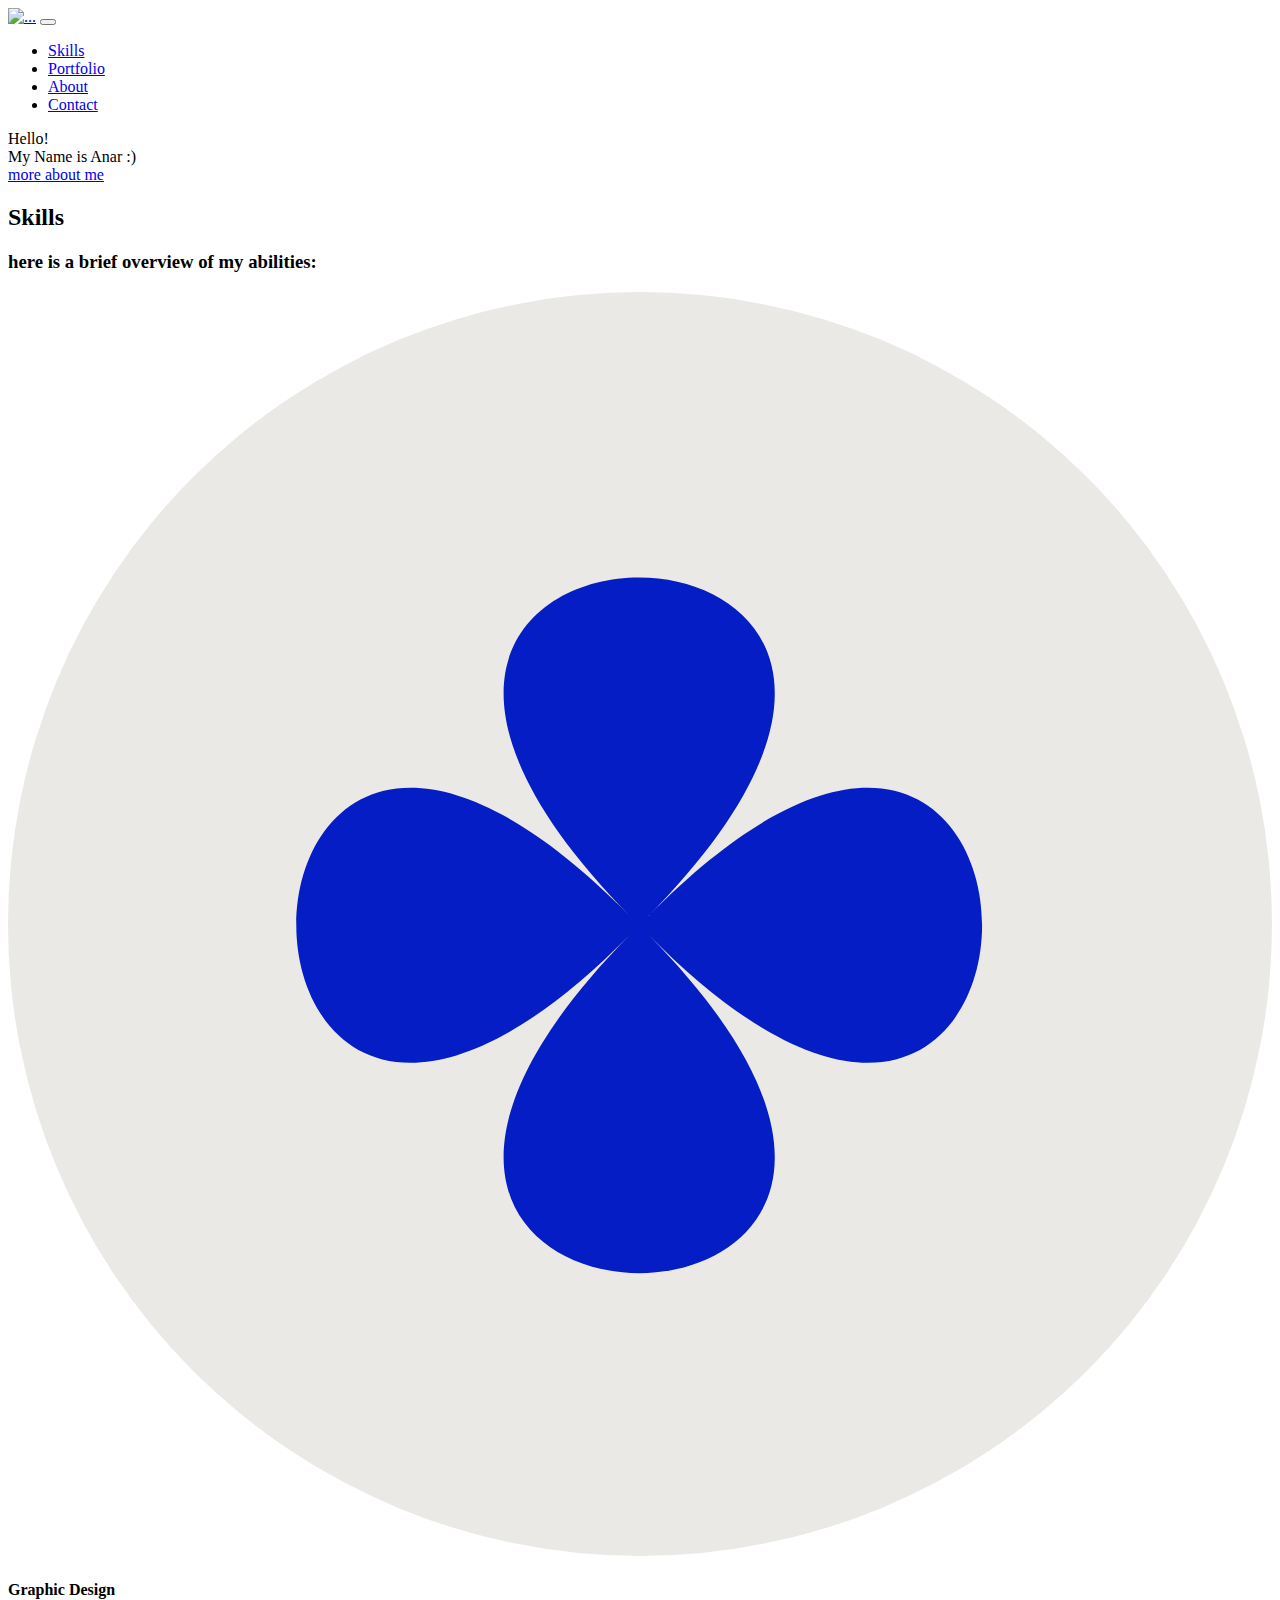
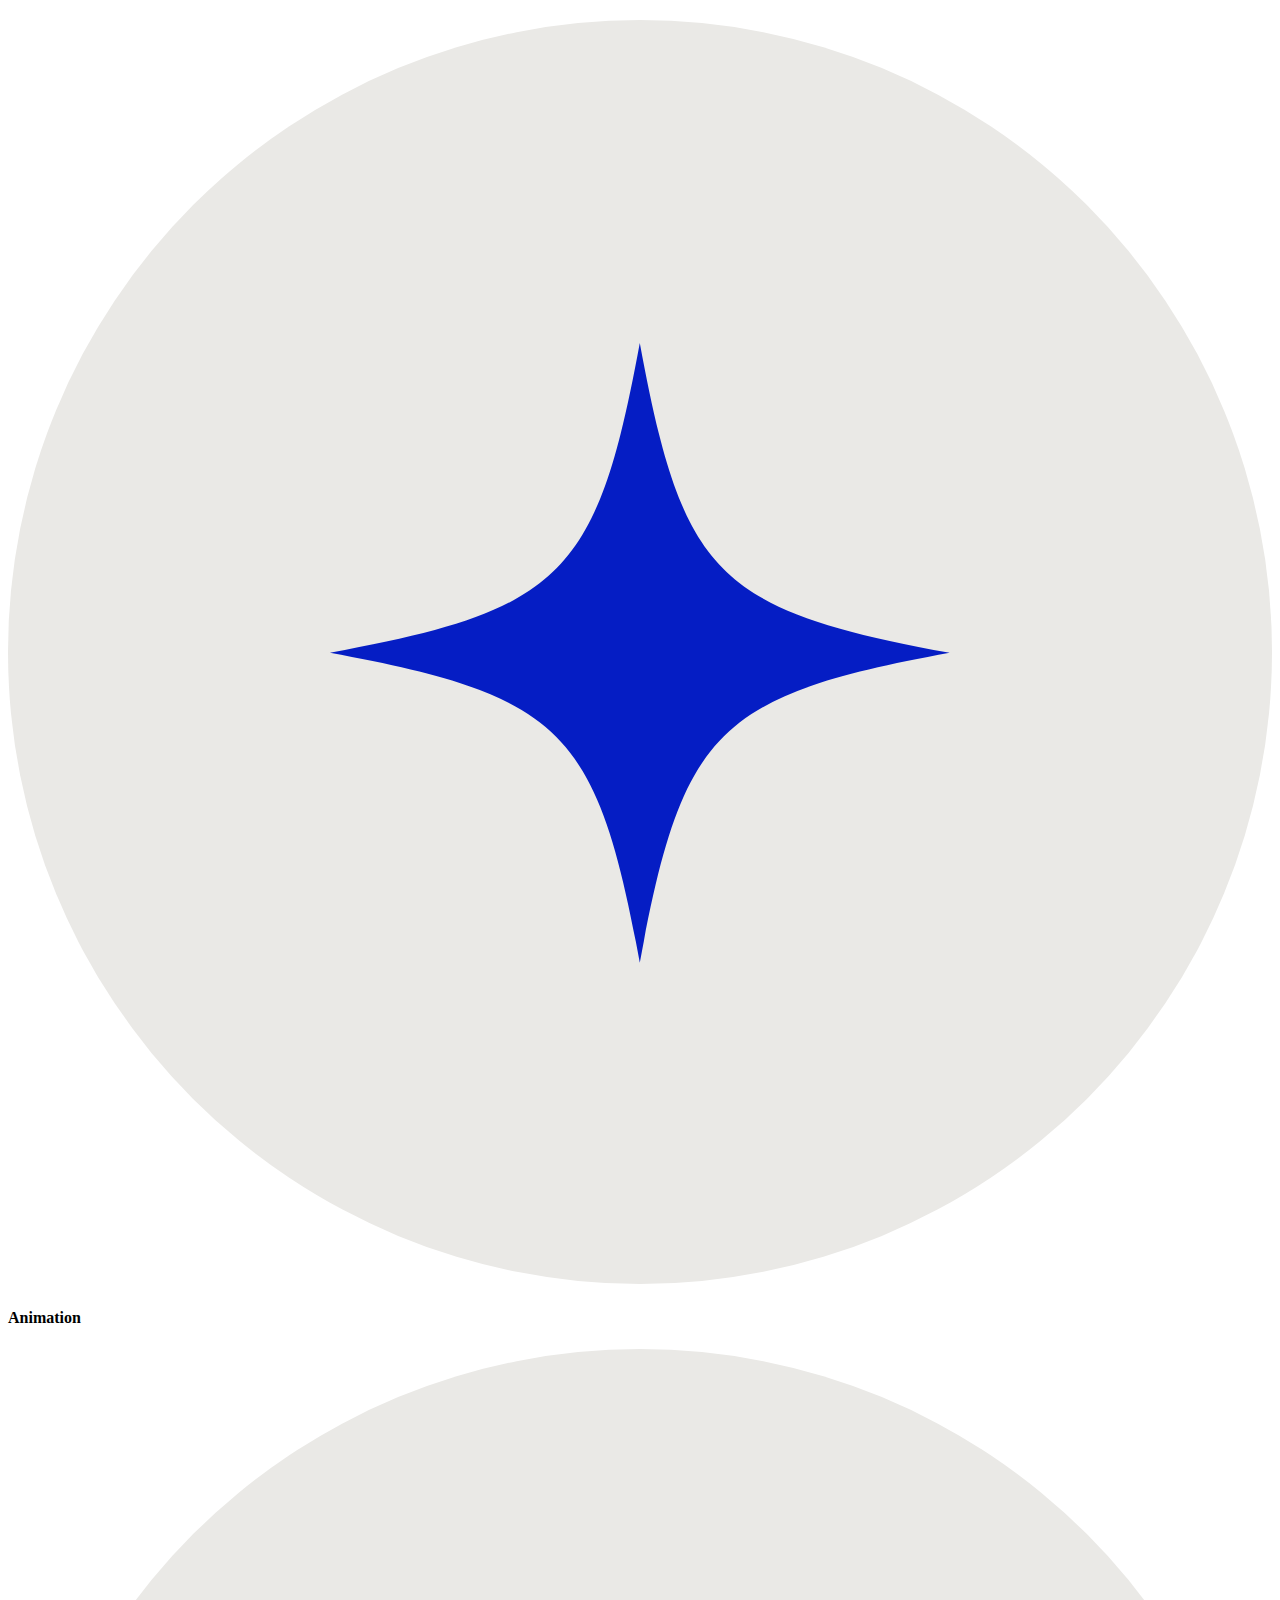
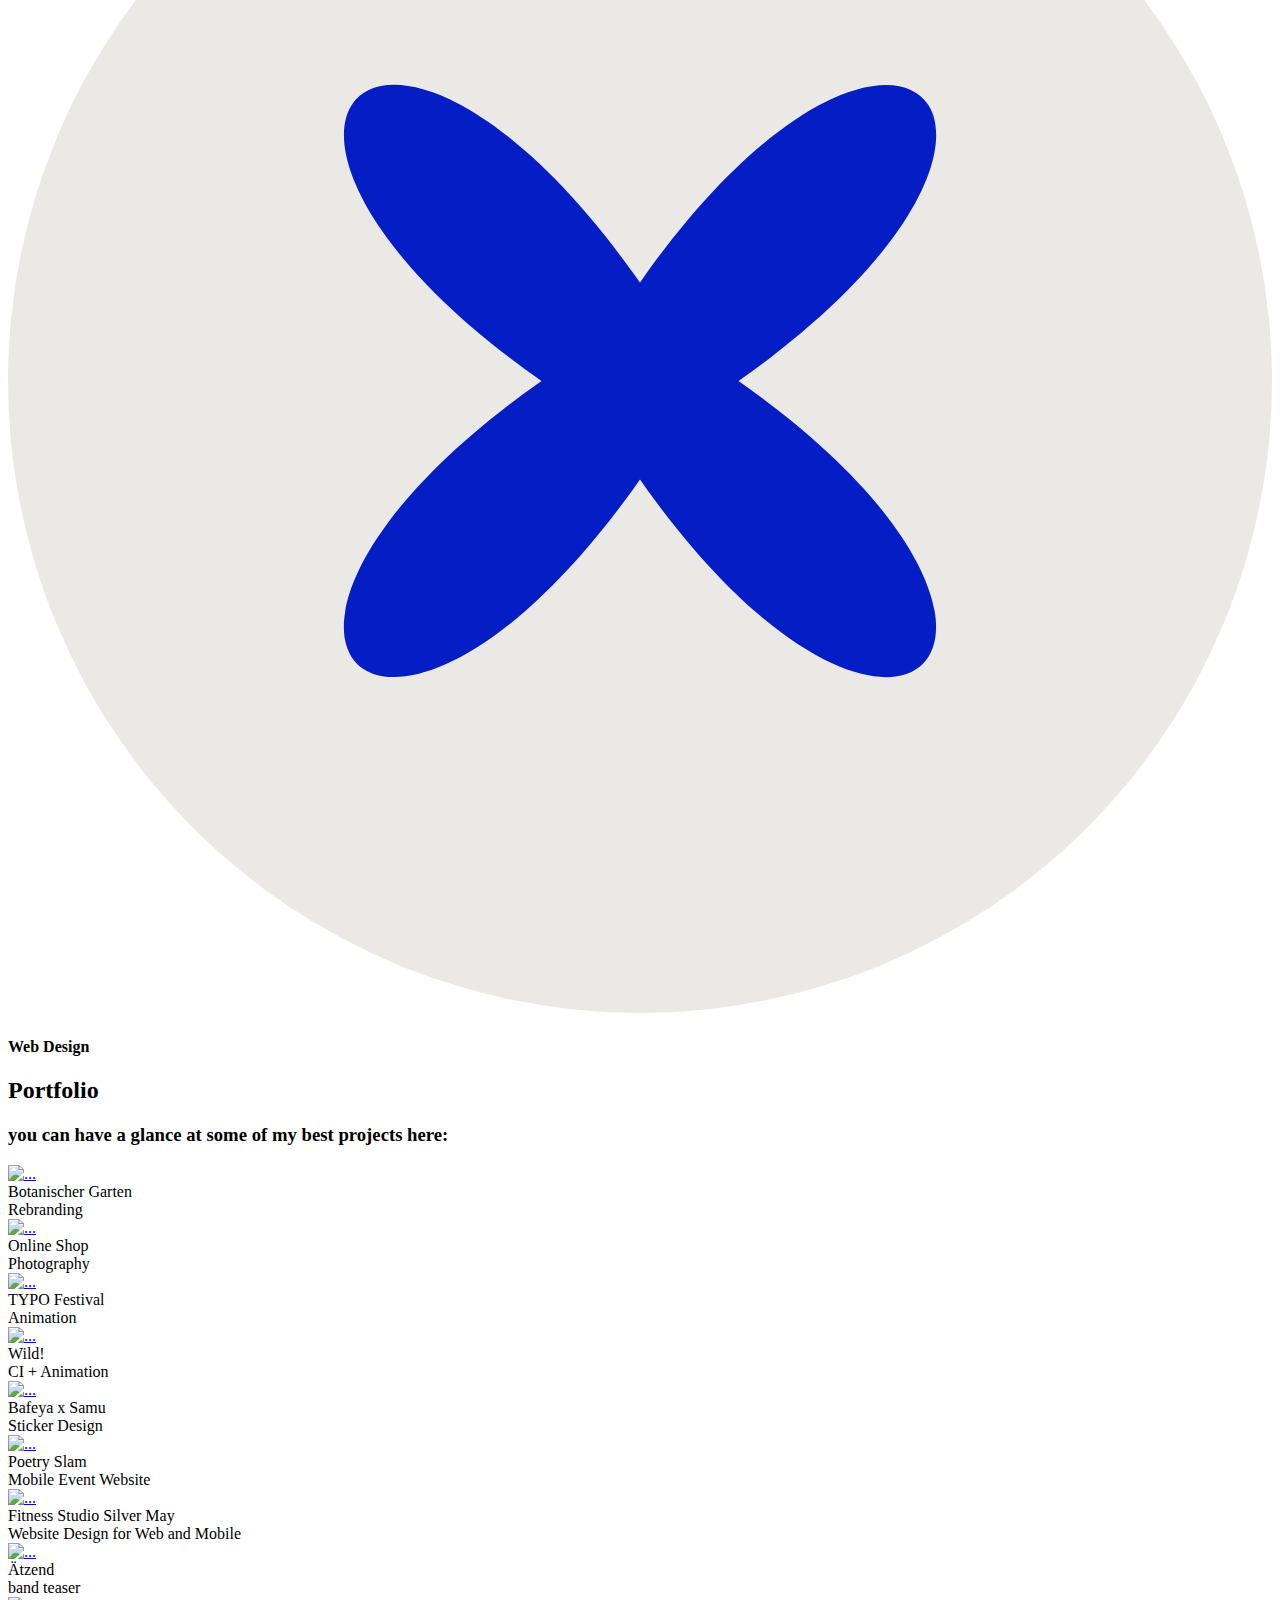
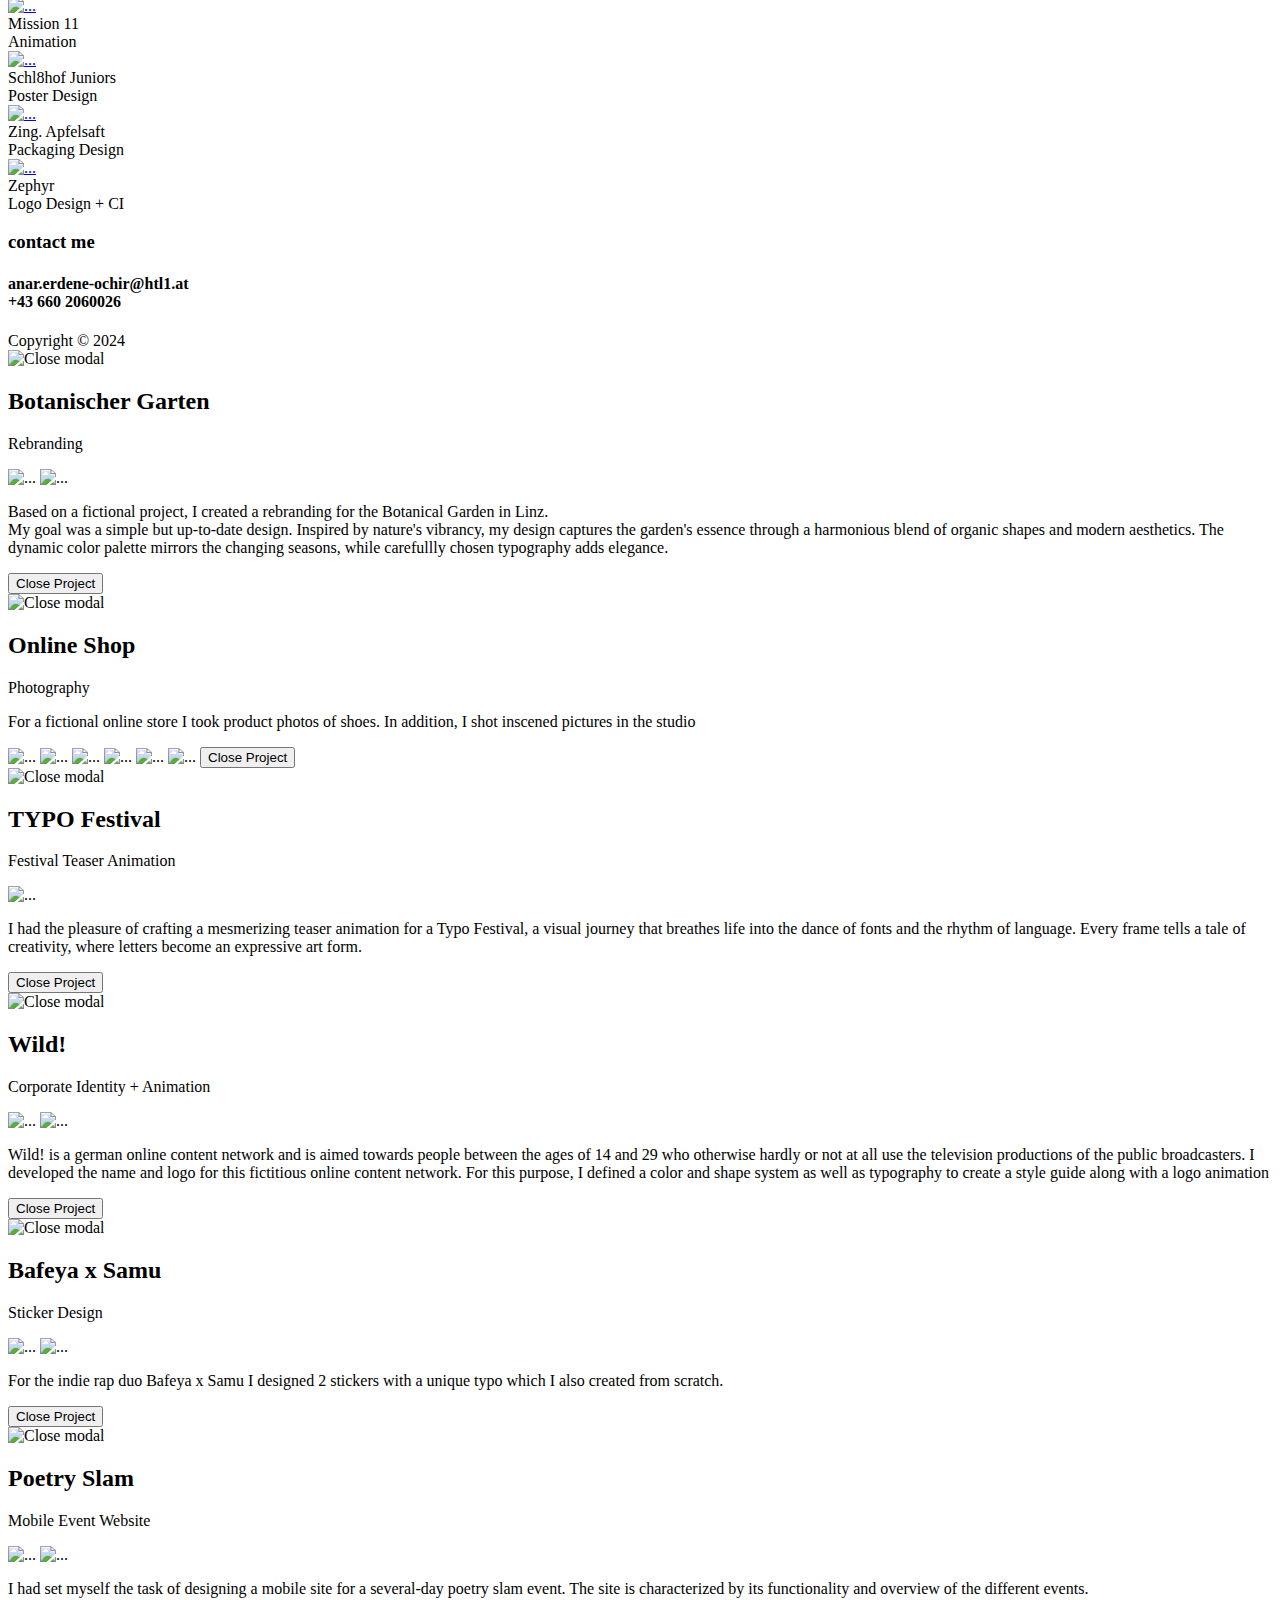
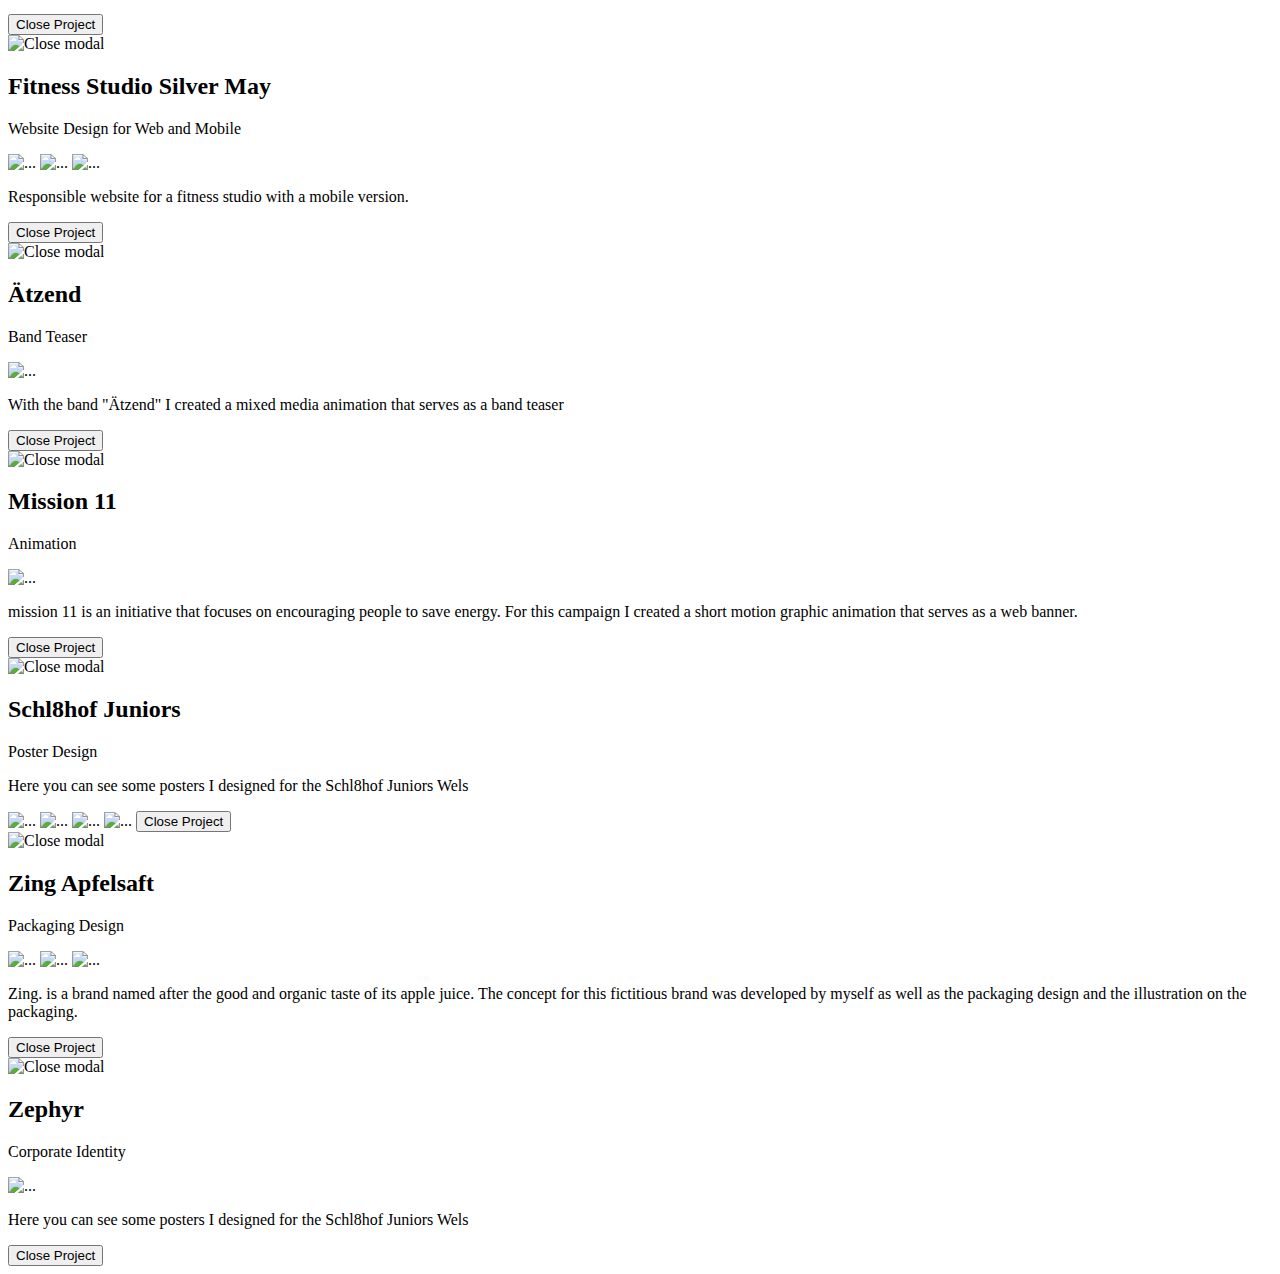
==== index.html @ 15c77174 "Add files via upload" ====
<!DOCTYPE html>
<html lang="en">

<head>
    <meta charset="utf-8" />
    <meta name="viewport" content="width=device-width, initial-scale=1, shrink-to-fit=no" />
    <meta name="description" content="" />
    <meta name="author" content="" />
    <title>Anar Erdene-Ochir</title>
    <!-- Icon-->
    <link rel="icon" type="image/x-icon" href="icon.svg" />
    <!-- Font-->
    <script src="https://use.fontawesome.com/releases/v6.3.0/js/all.js" crossorigin="anonymous"></script>
    <!-- Google fonts-->
    <link rel="preconnect" href="https://fonts.googleapis.com">
    <link rel="preconnect" href="https://fonts.gstatic.com" crossorigin>
    <link href="https://fonts.googleapis.com/css2?family=Poppins:ital,wght@0,200;0,500;0,600;1,400&display=swap"
        rel="stylesheet">
    <!-- CSS-->
    <link href="css/styles.css" rel="stylesheet" />
</head>

<body id="page-top">
    <!-- Navigation-->
    <nav class="navbar navbar-expand-lg navbar-dark fixed-top" id="mainNav">
        <div class="container">
            <a class="navbar-brand" href="#page-top"><img src="navbar-logo.svg" alt="..." /></a>
            <button class="navbar-toggler" type="button" data-bs-toggle="collapse" data-bs-target="#navbarResponsive"
                aria-controls="navbarResponsive" aria-expanded="false" aria-label="Toggle navigation">
                <i class="fas fa-bars ms-1"></i>
            </button>
            <div class="collapse navbar-collapse" id="navbarResponsive">
                <ul class="navbar-nav text-uppercase ms-auto py-4 py-lg-0">
                    <li class="nav-item"><a class="nav-link" href="#services">Skills</a></li>
                    <li class="nav-item"><a class="nav-link" href="#portfolio">Portfolio</a></li>
                    <li class="nav-item"><a class="nav-link" href="resume.html">About</a></li>
                    <li class="nav-item"><a class="nav-link" href="#contact">Contact</a></li>
                </ul>
            </div>
        </div>
    </nav>
    <!-- Masthead-->
    <header class="masthead">
        <div class="container">
            <div class="masthead-subheading"></div>
            <div class="masthead-heading text-uppercase">Hello! <br>My Name is Anar :)</br>
            </div>
            <a class="btn btn-primary btn-xl text-uppercase" href="resume.html">more about me</a>
        </div>
    </header>
    <!-- Skills-->
    <section class="page-section" id="services">
        <div class="container">
            <div class="text-center">
                <h2 class="section-heading text-uppercase">Skills</h2>
                <h3 class="section-subheading text-muted">here is a brief overview of my abilities:</h3>
            </div>
            <div class="row text-center">
                <div class="col-md-4">
                    <svg id="Ebene_1" data-name="Ebene 1" xmlns="http://www.w3.org/2000/svg" viewBox="0 0 62.74 62.74">
                        <defs>
                            <style>
                                .cls-1 {
                                    fill: #f4f4f4;
                                }

                                .cls-1,
                                .cls-2 {
                                    stroke-width: 0px;
                                }

                                .cls-2 {
                                    fill: #fdaf88;
                                }
                            </style>
                        </defs>
                        <circle class="cls-1" cx="31.37" cy="31.37" r="31.37" />
                        <path class="cls-2"
                            d="m31.79,31.9c22.08,22.4-23,22.4-.92,0-22.08,22.4-22.08-23.33,0-.93-22.08-22.4,23-22.4.92,0,22.08-22.4,22.08,23.33,0,.93Z" />
                    </svg>
                    <h4 class="my-3">Graphic Design</h4>
                    <!-- <p class="text-muted">I specialise in transforming ideas into vibrant visual narratives that engage
                        and communicate. From brand identities that leave a lasting impression to eye-catching print
                        designs and digital raphics, my designs are a fusion of strategy, aesthetics and creativity.</p> -->
                </div>
                <div class="col-md-4">
                    <svg id="Ebene_1" data-name="Ebene 1" xmlns="http://www.w3.org/2000/svg" viewBox="0 0 62.74 62.74">
                        <defs>
                            <style>
                                .cls-1 {
                                    fill: #f4f4f4;
                                }

                                .cls-1,
                                .cls-2 {
                                    stroke-width: 0px;
                                }

                                .cls-2 {
                                    fill: #051dc4;
                                }
                            </style>
                        </defs>
                        <circle class="cls-1" cx="31.37" cy="31.37" r="31.37" />
                        <path class="cls-2"
                            d="m46.74,31.41c-11.53,2.12-13.25,3.84-15.38,15.38-2.12-11.53-3.84-13.25-15.38-15.38,11.53-2.12,13.25-3.84,15.38-15.38,2.12,11.53,3.84,13.25,15.38,15.38Z" />
                    </svg>
                    <h4 class="my-3">Animation</h4>
                    <!-- <p class="text-muted">With a keen eye for design and a passion for fluency, my work transforms
                        concepts into captivating visuals experiences. From kinetic typography that dances across the
                        screen to seamlessly integrated graphics, each project is an exploration of the art of movement.
                    </p> -->
                </div>
                <div class="col-md-4">
                    <svg id="Ebene_1" data-name="Ebene 1" xmlns="http://www.w3.org/2000/svg" viewBox="0 0 62.74 62.74">
                        <defs>
                            <style>
                                .cls-1 {
                                    fill: #eae9e6;
                                }

                                .cls-1,
                                .cls-2 {
                                    stroke-width: 0px;
                                }

                                .cls-3 {
                                    fill: #051dc4;
                                }
                            </style>
                        </defs>
                        <circle class="cls-1" cx="31.37" cy="31.37" r="31.37" />
                        <path class="cls-2"
                            d="m36.26,31.37c18.17,12.74,7.85,23.07-4.89,4.89-12.74,18.17-23.07,7.85-4.89-4.89-18.17-12.74-7.85-23.07,4.89-4.89,12.74-18.17,23.07-7.85,4.89,4.89Z" />
                    </svg>
                    <h4 class="my-3">Web Design</h4>
                    <!-- <p class="text-muted">In the realm where pixels meet purpose, I create immersive digitals
                        experiences. As a web designer, I merge form and function to bring ideas to life. From smart
                        user interfaces to responsive, engaging websites, each project is a journey through innovation
                        and creativity.</p> -->
                </div>
            </div>
        </div>
    </section>
    <!-- Portfolio Grid-->
    <section class="page-section bg-light" id="portfolio">
        <div class="container">
            <div class="text-center">
                <h2 class="section-heading text-uppercase">Portfolio</h2>
                <h3 class="section-subheading text-muted">you can have a glance at some of my best projects here:</h3>
            </div>
            <div class="row">
                <div class="col-lg-4 col-sm-6 mb-4">
                    <!-- Portfolio item 1-->
                    <div class="portfolio-item">
                        <a class="portfolio-link" data-bs-toggle="modal" href="#portfolioModal1">
                            <div class="portfolio-hover">
                                <div class="portfolio-hover-content"><i class="fas fa-plus fa-3x"></i></div>
                            </div>
                            <img class="img-fluid" src="portfolio/boatnischergarten_visitenkarte.webp" alt="..." />
                        </a>
                        <div class="portfolio-caption">
                            <div class="portfolio-caption-heading">Botanischer Garten</div>
                            <div class="portfolio-caption-subheading text-muted">Rebranding</div>
                        </div>
                    </div>
                </div>
                <div class="col-lg-4 col-sm-6 mb-4">
                    <!-- Portfolio item 2-->
                    <div class="portfolio-item">
                        <a class="portfolio-link" data-bs-toggle="modal" href="#portfolioModal2">
                            <div class="portfolio-hover">
                                <div class="portfolio-hover-content"><i class="fas fa-plus fa-3x"></i></div>
                            </div>
                            <img class="img-fluid" src="portfolio/item_2/fynn1.webp" alt="..." />
                        </a>
                        <div class="portfolio-caption">
                            <div class="portfolio-caption-heading">Online Shop</div>
                            <div class="portfolio-caption-subheading text-muted">Photography</div>
                        </div>
                    </div>
                </div>
                <div class="col-lg-4 col-sm-6 mb-4">
                    <!-- Portfolio item 3-->
                    <div class="portfolio-item">
                        <a class="portfolio-link" data-bs-toggle="modal" href="#portfolioModal3">
                            <div class="portfolio-hover">
                                <div class="portfolio-hover-content"><i class="fas fa-plus fa-3x"></i></div>
                            </div>
                            <img class="img-fluid" src="portfolio/typo.webp" alt="..." />
                        </a>
                        <div class="portfolio-caption">
                            <div class="portfolio-caption-heading">TYPO Festival</div>
                            <div class="portfolio-caption-subheading text-muted">Animation</div>
                        </div>
                    </div>
                </div>
                <div class="col-lg-4 col-sm-6 mb-4 mb-lg-0">
                    <!-- Portfolio item 4-->
                    <div class="portfolio-item">
                        <a class="portfolio-link" data-bs-toggle="modal" href="#portfolioModal4">
                            <div class="portfolio-hover">
                                <div class="portfolio-hover-content"><i class="fas fa-plus fa-3x"></i></div>
                            </div>
                            <img class="img-fluid" src="portfolio/wild.webp" alt="..." />
                        </a>
                        <div class="portfolio-caption">
                            <div class="portfolio-caption-heading">Wild!</div>
                            <div class="portfolio-caption-subheading text-muted">CI + Animation</div>
                        </div>
                    </div>
                </div>
                <div class="col-lg-4 col-sm-6 mb-4 mb-sm-0">
                    <!-- Portfolio item 5-->
                    <div class="portfolio-item">
                        <a class="portfolio-link" data-bs-toggle="modal" href="#portfolioModal5">
                            <div class="portfolio-hover">
                                <div class="portfolio-hover-content"><i class="fas fa-plus fa-3x"></i></div>
                            </div>
                            <img class="img-fluid" src="portfolio/samuxbafeya.webp" alt="..." />
                        </a>
                        <div class="portfolio-caption">
                            <div class="portfolio-caption-heading">Bafeya x Samu</div>
                            <div class="portfolio-caption-subheading text-muted">Sticker Design</div>
                        </div>
                    </div>
                </div>
                <div class="col-lg-4 col-sm-6">
                    <!-- Portfolio item 6-->
                    <div class="portfolio-item">
                        <a class="portfolio-link" data-bs-toggle="modal" href="#portfolioModal6">
                            <div class="portfolio-hover">
                                <div class="portfolio-hover-content"><i class="fas fa-plus fa-3x"></i></div>
                            </div>
                            <img class="img-fluid" src="portfolio/poetryslam2.webp" alt="..." />
                        </a>
                        <div class="portfolio-caption">
                            <div class="portfolio-caption-heading">Poetry Slam</div>
                            <div class="portfolio-caption-subheading text-muted">Mobile Event Website</div>
                        </div>
                    </div>
                </div>
                <div class="col-lg-4 col-sm-6">
                    <!-- Portfolio item 7-->
                    <div class="portfolio-item">
                        <a class="portfolio-link" data-bs-toggle="modal" href="#portfolioModal7">
                            <div class="portfolio-hover">
                                <div class="portfolio-hover-content"><i class="fas fa-plus fa-3x"></i></div>
                            </div>
                            <img class="img-fluid" src="portfolio/portfolio_raus/mobile.webp" alt="..." />
                        </a>
                        <div class="portfolio-caption">
                            <div class="portfolio-caption-heading">Fitness Studio Silver May</div>
                            <div class="portfolio-caption-subheading text-muted">Website Design for Web and Mobile</div>
                        </div>
                    </div>
                </div>
                <div class="col-lg-4 col-sm-6">
                    <!-- Portfolio item 8-->
                    <div class="portfolio-item">
                        <a class="portfolio-link" data-bs-toggle="modal" href="#portfolioModal8">
                            <div class="portfolio-hover">
                                <div class="portfolio-hover-content"><i class="fas fa-plus fa-3x"></i></div>
                            </div>
                            <img class="img-fluid" src="portfolio/item_8/ätzend1.jpg" alt="..." />
                        </a>
                        <div class="portfolio-caption">
                            <div class="portfolio-caption-heading">Ätzend</div>
                            <div class="portfolio-caption-subheading text-muted">band teaser</div>
                        </div>
                    </div>
                </div>
        
                <div class="col-lg-4 col-sm-6">
                    <!-- Portfolio item 9-->
                    <div class="portfolio-item">
                        <a class="portfolio-link" data-bs-toggle="modal" href="#portfolioModal9">
                            <div class="portfolio-hover">
                                <div class="portfolio-hover-content"><i class="fas fa-plus fa-3x"></i></div>
                            </div>
                            <img class="img-fluid" src="portfolio/mission11.webp" alt="..." />
                        </a>
                        <div class="portfolio-caption">
                            <div class="portfolio-caption-heading">Mission 11</div>
                            <div class="portfolio-caption-subheading text-muted">Animation</div>
                        </div>
                    </div>
                </div>
                <div class="col-lg-4 col-sm-6">
                    <!-- Portfolio item 10-->
                    <div class="portfolio-item">
                        <a class="portfolio-link" data-bs-toggle="modal" href="#portfolioModal10">
                            <div class="portfolio-hover">
                                <div class="portfolio-hover-content"><i class="fas fa-plus fa-3x"></i></div>
                            </div>
                            <img class="img-fluid" src="portfolio/item_7/poster.jpg" alt="..." />
                        </a>
                        <div class="portfolio-caption">
                            <div class="portfolio-caption-heading">Schl8hof Juniors</div>
                            <div class="portfolio-caption-subheading text-muted">Poster Design</div>
                        </div>
                    </div>
                </div>
                <div class="col-lg-4 col-sm-6">
                    <!-- Portfolio item 11-->
                    <div class="portfolio-item">
                        <a class="portfolio-link" data-bs-toggle="modal" href="#portfolioModal11">
                            <div class="portfolio-hover">
                                <div class="portfolio-hover-content"><i class="fas fa-plus fa-3x"></i></div>
                            </div>
                            <img class="img-fluid" src="portfolio/portfolio_raus/zing.webp" alt="..." />
                        </a>
                        <div class="portfolio-caption">
                            <div class="portfolio-caption-heading">Zing. Apfelsaft</div>
                            <div class="portfolio-caption-subheading text-muted">Packaging Design</div>
                        </div>
                    </div>
                </div>
                <div class="col-lg-4 col-sm-6">
                    <!-- Portfolio item 12-->
                    <div class="portfolio-item">
                        <a class="portfolio-link" data-bs-toggle="modal" href="#portfolioModal12">
                            <div class="portfolio-hover">
                                <div class="portfolio-hover-content"><i class="fas fa-plus fa-3x"></i></div>
                            </div>
                            <img class="img-fluid" src="portfolio/portfolio_raus/zephyr.webp" alt="..." />
                        </a>
                        <div class="portfolio-caption">
                            <div class="portfolio-caption-heading">Zephyr</div>
                            <div class="portfolio-caption-subheading text-muted">Logo Design + CI</div>
                        </div>
                    </div>
                </div>

            </div>
        </div>
    </section>

    <!-- Contact-->
    <section class="page-section" id="contact">
        <div class="container">
            <div class="text-center">
                <h3 class="section-heading text-uppercase">contact me</h3>
                <h4 class="section-heading text-uppercase">anar.erdene-ochir@htl1.at<br>+43 660 2060026</h4>
            </div>
        </div>
    </section>
    <!-- Footer-->
    <footer class="footer py-4">
        <div class="container">
            <div class="row align-items-center">
                <div class="col-lg-4 text-lg-start">Copyright &copy; 2024</div>
                <div class="col-lg-4 text-lg-end">
                    <a class="link-dark text-decoration-none me-3" href="#!"> </a>
                    <a class="link-dark text-decoration-none" href="#!"> </a>
                </div>
            </div>
        </div>
    </footer>
    <!-- Portfolio Modals-->
    <!-- Portfolio item 1 modal popup-->
    <div class="portfolio-modal modal fade" id="portfolioModal1" tabindex="-1" role="dialog" aria-hidden="true">
        <div class="modal-dialog">
            <div class="modal-content">
                <div class="close-modal" data-bs-dismiss="modal"><img src="close-icon.svg" alt="Close modal" /></div>
                <div class="container">
                    <div class="row justify-content-center">
                        <div class="col-lg-8">
                            <div class="modal-body">
                                <!-- Project details-->
                                <h2 class="text-uppercase">Botanischer Garten</h2>
                                <p class="item-intro text-muted">Rebranding</p>
                                <img class="img-fluid d-block mx-auto" src="portfolio/botanischer_garten.webp"
                                    alt="..." />
                                <img class="img-fluid d-block mx-auto"
                                    src="portfolio/boatnischergarten_visitenkarte.webp" alt="..." />
                                <p>Based on a fictional project, I created a rebranding for the Botanical Garden in
                                    Linz.<br>My goal was a simple but up-to-date design. Inspired by nature's vibrancy,
                                    my design captures the garden's essence through a harmonious blend of organic shapes
                                    and modern aesthetics. The dynamic color palette mirrors the changing seasons, while
                                    carefullly chosen typography adds elegance.</p>
                                <button class="btn btn-primary btn-xl text-uppercase" data-bs-dismiss="modal"
                                    type="button">
                                    <i class="fas fa-xmark me-1"></i>
                                    Close Project
                                </button>
                            </div>
                        </div>
                    </div>
                </div>
            </div>
        </div>
    </div>
    <!-- Portfolio item 2 modal popup-->
    <div class="portfolio-modal modal fade" id="portfolioModal2" tabindex="-1" role="dialog" aria-hidden="true">
        <div class="modal-dialog">
            <div class="modal-content">
                <div class="close-modal" data-bs-dismiss="modal"><img src="close-icon.svg" alt="Close modal" /></div>
                <div class="container">
                    <div class="row justify-content-center">
                        <div class="col-lg-8">
                            <div class="modal-body">
                                <!-- Project details-->
                                <h2 class="text-uppercase">Online Shop</h2>
                                <p class="item-intro text-muted">Photography</p>
                                <p>For a fictional online store I took product photos of shoes. In addition, I shot inscened pictures in the studio</p>
                                <img class="img-fluid d-block mx-auto" src="portfolio/item_2/fynn1.webp" alt="..." />
                                <img class="img-fluid d-block mx-auto" src="portfolio/item_2/fynn3.webp" alt="..." />
                                <img class="img-fluid d-block mx-auto" src="portfolio/item_2/fynn1_1.webp" alt="..." />
                                <img class="img-fluid d-block mx-auto" src="portfolio/item_2/schuh1.webp" alt="..." />
                                <img class="img-fluid d-block mx-auto" src="portfolio/item_2/schuh2.webp" alt="..." />
                                <img class="img-fluid d-block mx-auto" src="portfolio/item_2/schuh3.jpg" alt="..." />
                                <button class="btn btn-primary btn-xl text-uppercase" data-bs-dismiss="modal"
                                    type="button">
                                    <i class="fas fa-xmark me-1"></i>
                                    Close Project
                                </button>
                            </div>
                        </div>
                    </div>
                </div>
            </div>
        </div>
    </div>
    <!-- Portfolio item 3 modal popup-->
    <div class="portfolio-modal modal fade" id="portfolioModal3" tabindex="-1" role="dialog" aria-hidden="true">
        <div class="modal-dialog">
            <div class="modal-content">
                <div class="close-modal" data-bs-dismiss="modal"><img src="close-icon.svg" alt="Close modal" /></div>
                <div class="container">
                    <div class="row justify-content-center">
                        <div class="col-lg-8">
                            <div class="modal-body">
                                <!-- Project details-->
                                <h2 class="text-uppercase">TYPO Festival</h2>
                                <p class="item-intro text-muted">Festival Teaser Animation</p>
                                <img class="img-fluid d-block mx-auto" src="portfolio/typo-min.gif" alt="..." />
                                <p>I had the pleasure of crafting a mesmerizing teaser animation for a Typo Festival, a
                                    visual journey that breathes life into the dance of fonts and the rhythm of
                                    language. Every frame tells a tale of creativity, where letters become an expressive
                                    art form.</p>
                                <button class="btn btn-primary btn-xl text-uppercase" data-bs-dismiss="modal"
                                    type="button">
                                    <i class="fas fa-xmark me-1"></i>
                                    Close Project
                                </button>
                            </div>
                        </div>
                    </div>
                </div>
            </div>
        </div>
    </div>
    <!-- Portfolio item 4 modal popup-->
    <div class="portfolio-modal modal fade" id="portfolioModal4" tabindex="-1" role="dialog" aria-hidden="true">
        <div class="modal-dialog">
            <div class="modal-content">
                <div class="close-modal" data-bs-dismiss="modal"><img src="close-icon.svg" alt="Close modal" /></div>
                <div class="container">
                    <div class="row justify-content-center">
                        <div class="col-lg-8">
                            <div class="modal-body">
                                <!-- Project details-->
                                <h2 class="text-uppercase">Wild!</h2>
                                <p class="item-intro text-muted">Corporate Identity + Animation</p>
                                <img class="img-fluid d-block mx-auto" src="portfolio/Wild!-min.gif" alt="..." />
                                <img class="img-fluid d-block mx-auto" src="portfolio/WILD!.webp" alt="..." />
                                <p>Wild! is a german online content network and is aimed towards people between the ages
                                    of 14 and 29 who otherwise hardly or not at all use the television productions of
                                    the public broadcasters. I developed the name and logo for this fictitious online
                                    content network. For this purpose, I defined a color and shape system as well as
                                    typography to create a style guide along with a logo animation</p>
                                <button class="btn btn-primary btn-xl text-uppercase" data-bs-dismiss="modal"
                                    type="button">
                                    <i class="fas fa-xmark me-1"></i>
                                    Close Project
                                </button>
                            </div>
                        </div>
                    </div>
                </div>
            </div>
        </div>
    </div>
    <!-- Portfolio item 5 modal popup-->
    <div class="portfolio-modal modal fade" id="portfolioModal5" tabindex="-1" role="dialog" aria-hidden="true">
        <div class="modal-dialog">
            <div class="modal-content">
                <div class="close-modal" data-bs-dismiss="modal"><img src="close-icon.svg" alt="Close modal" /></div>
                <div class="container">
                    <div class="row justify-content-center">
                        <div class="col-lg-8">
                            <div class="modal-body">
                                <!-- Project details-->
                                <h2 class="text-uppercase">Bafeya x Samu</h2>
                                <p class="item-intro text-muted">Sticker Design</p>
                                <img class="img-fluid d-block mx-auto" src="portfolio/samuxbafeya1.png" alt="..." />
                                <img class="img-fluid d-block mx-auto" src="portfolio/samuxbafeya3.png" alt="..." />
                                <p>For the indie rap duo Bafeya x Samu I designed 2 stickers with a unique typo which I also created from scratch.</p>
                                <button class="btn btn-primary btn-xl text-uppercase" data-bs-dismiss="modal"
                                    type="button">
                                    <i class="fas fa-xmark me-1"></i>
                                    Close Project
                                </button>
                            </div>
                        </div>
                    </div>
                </div>
            </div>
        </div>
    </div>
    <!-- Portfolio item 6 modal popup-->
    <div class="portfolio-modal modal fade" id="portfolioModal6" tabindex="-1" role="dialog" aria-hidden="true">
        <div class="modal-dialog">
            <div class="modal-content">
                <div class="close-modal" data-bs-dismiss="modal"><img src="close-icon.svg" alt="Close modal" /></div>
                <div class="container">
                    <div class="row justify-content-center">
                        <div class="col-lg-8">
                            <div class="modal-body">
                                <!-- Project details-->
                                <h2 class="text-uppercase">Poetry Slam</h2>
                                <p class="item-intro text-muted">Mobile Event Website</p>
                                <img class="img-fluid d-block mx-auto" src="portfolio/poetry_slam.webp" alt="..." />
                                <img class="img-fluid d-block mx-auto" src="portfolio/poetryslam2.webp" alt="..." />
                                <p>I had set myself the task of designing a mobile site for a several-day poetry slam
                                    event. The site is characterized by its functionality and overview of the different
                                    events.</p>
                                <button class="btn btn-primary btn-xl text-uppercase" data-bs-dismiss="modal"
                                    type="button">
                                    <i class="fas fa-xmark me-1"></i>
                                    Close Project
                                </button>
                            </div>
                        </div>
                    </div>
                </div>
            </div>
        </div>
    </div>
    <!-- Portfolio item 7 modal popup-->
    <div class="portfolio-modal modal fade" id="portfolioModal7" tabindex="-1" role="dialog" aria-hidden="true">
        <div class="modal-dialog">
            <div class="modal-content">
                <div class="close-modal" data-bs-dismiss="modal"><img src="close-icon.svg" alt="Close modal" /></div>
                <div class="container">
                    <div class="row justify-content-center">
                        <div class="col-lg-8">
                            <div class="modal-body">
                                <!-- Project details-->
                                <h2 class="text-uppercase">Fitness Studio Silver May</h2>
                                <p class="item-intro text-muted">Website Design for Web and Mobile</p>
                                <img class="img-fluid d-block mx-auto" src="portfolio/portfolio_raus/fitness_1.webp" alt="...">
                                <img class="img-fluid d-block mx-auto" src="portfolio/portfolio_raus/fitness.webp" alt="...">
                                <img class="img-fluid d-block mx-auto" src="portfolio/portfolio_raus/mobile.webp" alt="...">
                                <p>Responsible website for a fitness studio with a mobile version.</p>
                                <button class="btn btn-primary btn-xl text-uppercase" data-bs-dismiss="modal"
                                    type="button">
                                    <i class="fas fa-xmark me-1"></i>
                                    Close Project
                                </button>
                            </div>
                        </div>
                    </div>
                </div>
            </div>
        </div>
    </div>
    <!-- Portfolio item 8 modal popup-->
    <div class="portfolio-modal modal fade" id="portfolioModal8" tabindex="-1" role="dialog" aria-hidden="true">
        <div class="modal-dialog">
            <div class="modal-content">
                <div class="close-modal" data-bs-dismiss="modal"><img src="close-icon.svg" alt="Close modal" /></div>
                <div class="container">
                    <div class="row justify-content-center">
                        <div class="col-lg-8">
                            <div class="modal-body">
                                <!-- Project details-->
                                <h2 class="text-uppercase">Ätzend</h2>
                                <p class="item-intro text-muted">Band Teaser</p>
                                <img class="img-fluid d-block mx-auto" src="portfolio/item_8/Sequenz 01.gif"
                                    alt="..." />
                                <p>With the band "Ätzend" I created a mixed media animation that serves as a band teaser</p>
                                <button class="btn btn-primary btn-xl text-uppercase" data-bs-dismiss="modal"
                                    type="button">
                                    <i class="fas fa-xmark me-1"></i>
                                    Close Project
                                </button>
                            </div>
                        </div>
                    </div>
                </div>
            </div>
        </div>
    </div>
    <!-- Portfolio item 9 modal popup-->
    <div class="portfolio-modal modal fade" id="portfolioModal9" tabindex="-1" role="dialog" aria-hidden="true">
        <div class="modal-dialog">
            <div class="modal-content">
                <div class="close-modal" data-bs-dismiss="modal"><img src="close-icon.svg" alt="Close modal" /></div>
                <div class="container">
                    <div class="row justify-content-center">
                        <div class="col-lg-8">
                            <div class="modal-body">
                                <!-- Project details-->
                                <h2 class="text-uppercase">Mission 11</h2>
                                <p class="item-intro text-muted">Animation</p>
                                <img class="img-fluid d-block mx-auto" src="portfolio/mission_11-min.gif" alt="..." />
                                <p>mission 11 is an initiative that focuses on encouraging people to save energy. For
                                    this campaign I created a short motion graphic animation that serves as a web
                                    banner.</p>
                                <button class="btn btn-primary btn-xl text-uppercase" data-bs-dismiss="modal"
                                    type="button">
                                    <i class="fas fa-xmark me-1"></i>
                                    Close Project
                                </button>
                            </div>
                        </div>
                    </div>
                </div>
            </div>
        </div>
    </div>
    <!-- Portfolio item 10 modal popup-->
    <div class="portfolio-modal modal fade" id="portfolioModal10" tabindex="-1" role="dialog" aria-hidden="true">
        <div class="modal-dialog">
            <div class="modal-content">
                <div class="close-modal" data-bs-dismiss="modal"><img src="close-icon.svg" alt="Close modal" /></div>
                <div class="container">
                    <div class="row justify-content-center">
                        <div class="col-lg-8">
                            <div class="modal-body">
                                <!-- Project details-->
                                <h2 class="text-uppercase">Schl8hof Juniors</h2>
                                <p class="item-intro text-muted">Poster Design</p>
                                <p>Here you can see some posters I designed for the Schl8hof Juniors Wels</p>
                                <img class="img-fluid d-block mx-auto" src="portfolio/item_7/auszeid_23.png" alt="...">
                                <img class="img-fluid d-block mx-auto" src="portfolio/item_7/auftakt_23.png" alt="...">
                                <img class="img-fluid d-block mx-auto" src="portfolio/item_7/hoibzeid_24.png" alt="...">
                                <img class="img-fluid d-block mx-auto" src="portfolio/item_7/auszeid_24.png" alt="...">
                                <button class="btn btn-primary btn-xl text-uppercase" data-bs-dismiss="modal"
                                    type="button">
                                    <i class="fas fa-xmark me-1"></i>
                                    Close Project
                                </button>
                            </div>
                        </div>
                    </div>
                </div>
            </div>
        </div>
    </div>
    <!-- Portfolio item 11 modal popup-->
    <div class="portfolio-modal modal fade" id="portfolioModal11" tabindex="-1" role="dialog" aria-hidden="true">
        <div class="modal-dialog">
            <div class="modal-content">
                <div class="close-modal" data-bs-dismiss="modal"><img src="close-icon.svg" alt="Close modal" /></div>
                <div class="container">
                    <div class="row justify-content-center">
                        <div class="col-lg-8">
                            <div class="modal-body">
                                <!-- Project details-->
                                <h2 class="text-uppercase">Zing Apfelsaft</h2>
                                <p class="item-intro text-muted">Packaging Design</p>
                                <img class="img-fluid d-block mx-auto" src="portfolio/portfolio_raus/zing_etikett_rot.webp" alt="...">
                                <img class="img-fluid d-block mx-auto" src="portfolio/portfolio_raus/zing_etikett_grün.webp" alt="...">
                                <img class="img-fluid d-block mx-auto" src="portfolio/portfolio_raus/zing.webp" alt="...">
                                <p>Zing. is a brand named after the good and organic taste of its apple juice. The concept for this fictitious brand was developed by myself as well as the packaging design and the illustration on the packaging.</p>
                                <button class="btn btn-primary btn-xl text-uppercase" data-bs-dismiss="modal"
                                    type="button">
                                    <i class="fas fa-xmark me-1"></i>
                                    Close Project
                                </button>
                            </div>
                        </div>
                    </div>
                </div>
            </div>
        </div>
    </div>
    <!-- Portfolio item 12 modal popup-->
    <div class="portfolio-modal modal fade" id="portfolioModal12" tabindex="-1" role="dialog" aria-hidden="true">
        <div class="modal-dialog">
            <div class="modal-content">
                <div class="close-modal" data-bs-dismiss="modal"><img src="close-icon.svg" alt="Close modal" /></div>
                <div class="container">
                    <div class="row justify-content-center">
                        <div class="col-lg-8">
                            <div class="modal-body">
                                <!-- Project details-->
                                <h2 class="text-uppercase">Zephyr</h2>
                                <p class="item-intro text-muted">Corporate Identity</p>
                                <img class="img-fluid d-block mx-auto" src="portfolio/portfolio_raus/zephyr_portfolio.webp" alt="...">
                                <p>Here you can see some posters I designed for the Schl8hof Juniors Wels</p>
                                <button class="btn btn-primary btn-xl text-uppercase" data-bs-dismiss="modal"
                                    type="button">
                                    <i class="fas fa-xmark me-1"></i>
                                    Close Project
                                </button>
                            </div>
                        </div>
                    </div>
                </div>
            </div>
        </div>
    </div>
    <!-- Bootstrap core JS-->
    <script src="https://cdn.jsdelivr.net/npm/bootstrap@5.2.3/dist/js/bootstrap.bundle.min.js"></script>
    <!-- Core theme JS-->
    <script src="js/scripts.js"></script>
    <script src="https://cdn.startbootstrap.com/sb-forms-latest.js"></script>
</body>

</html>
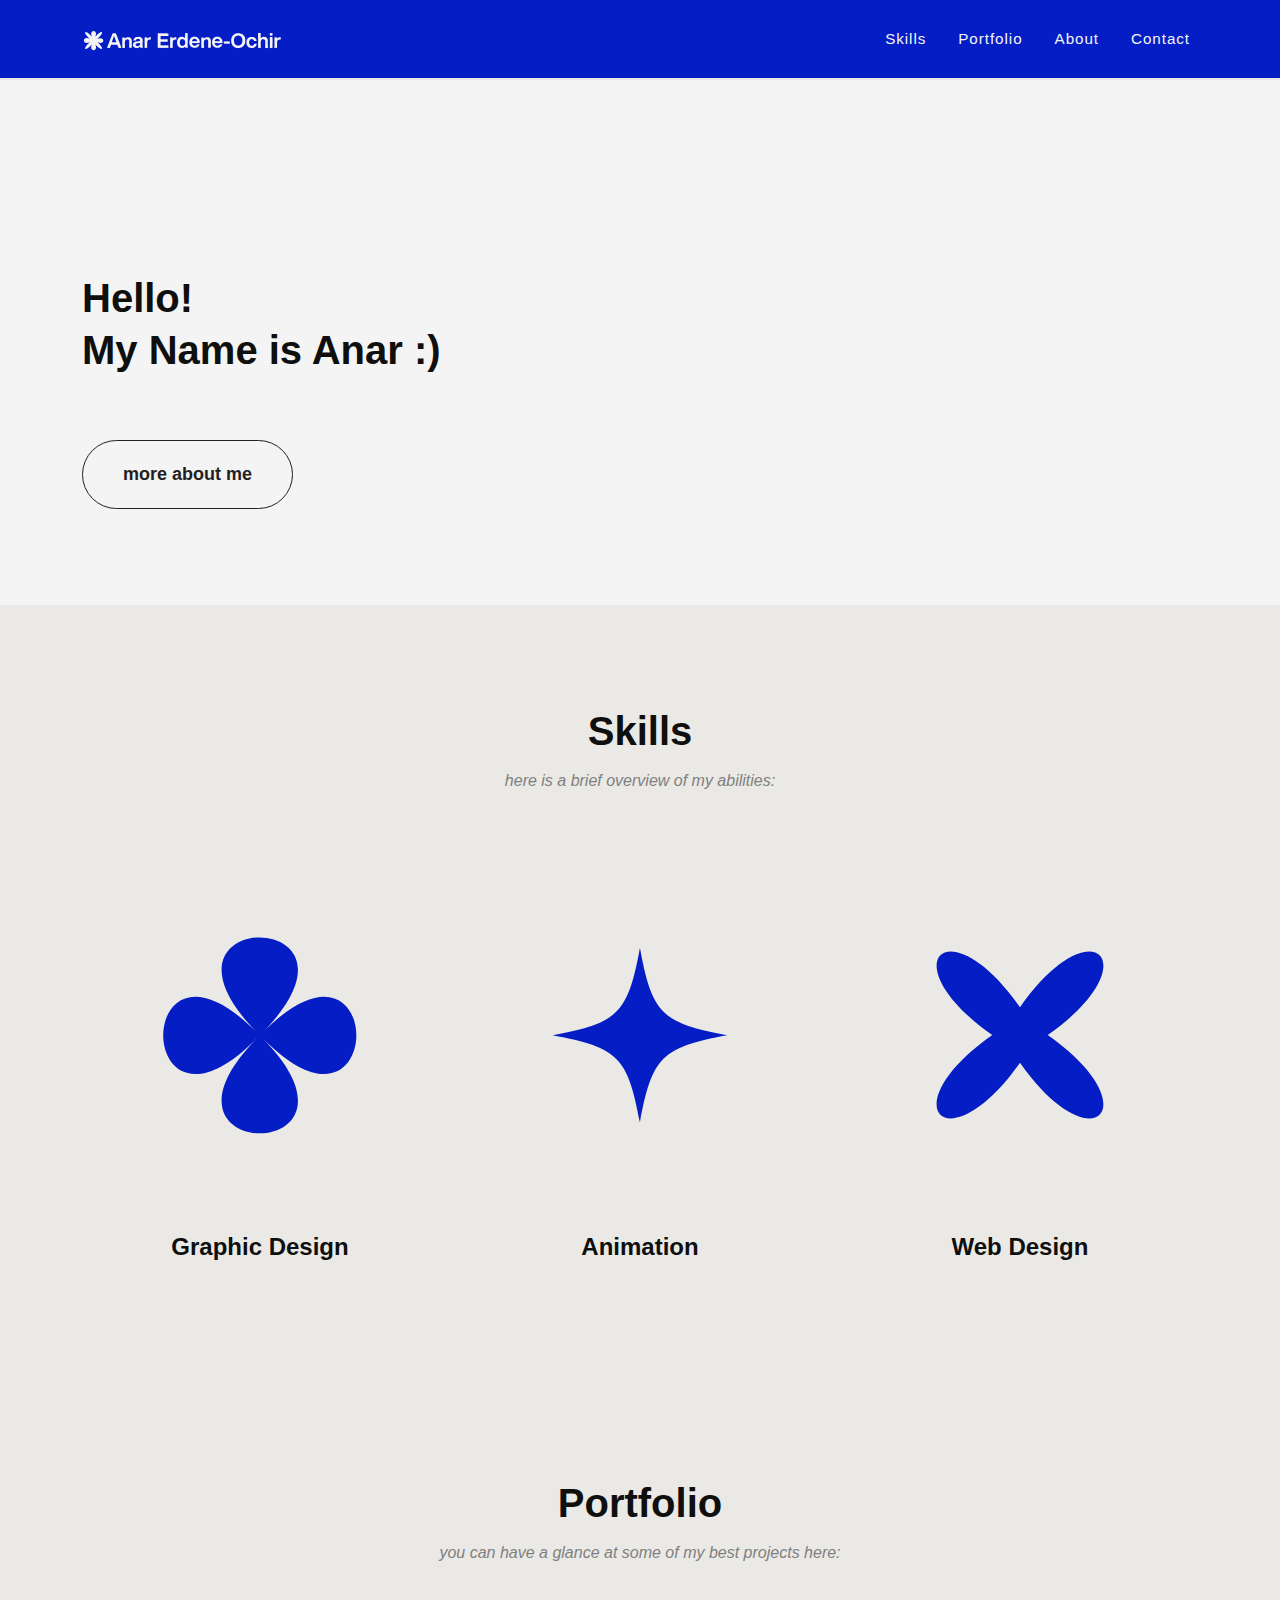
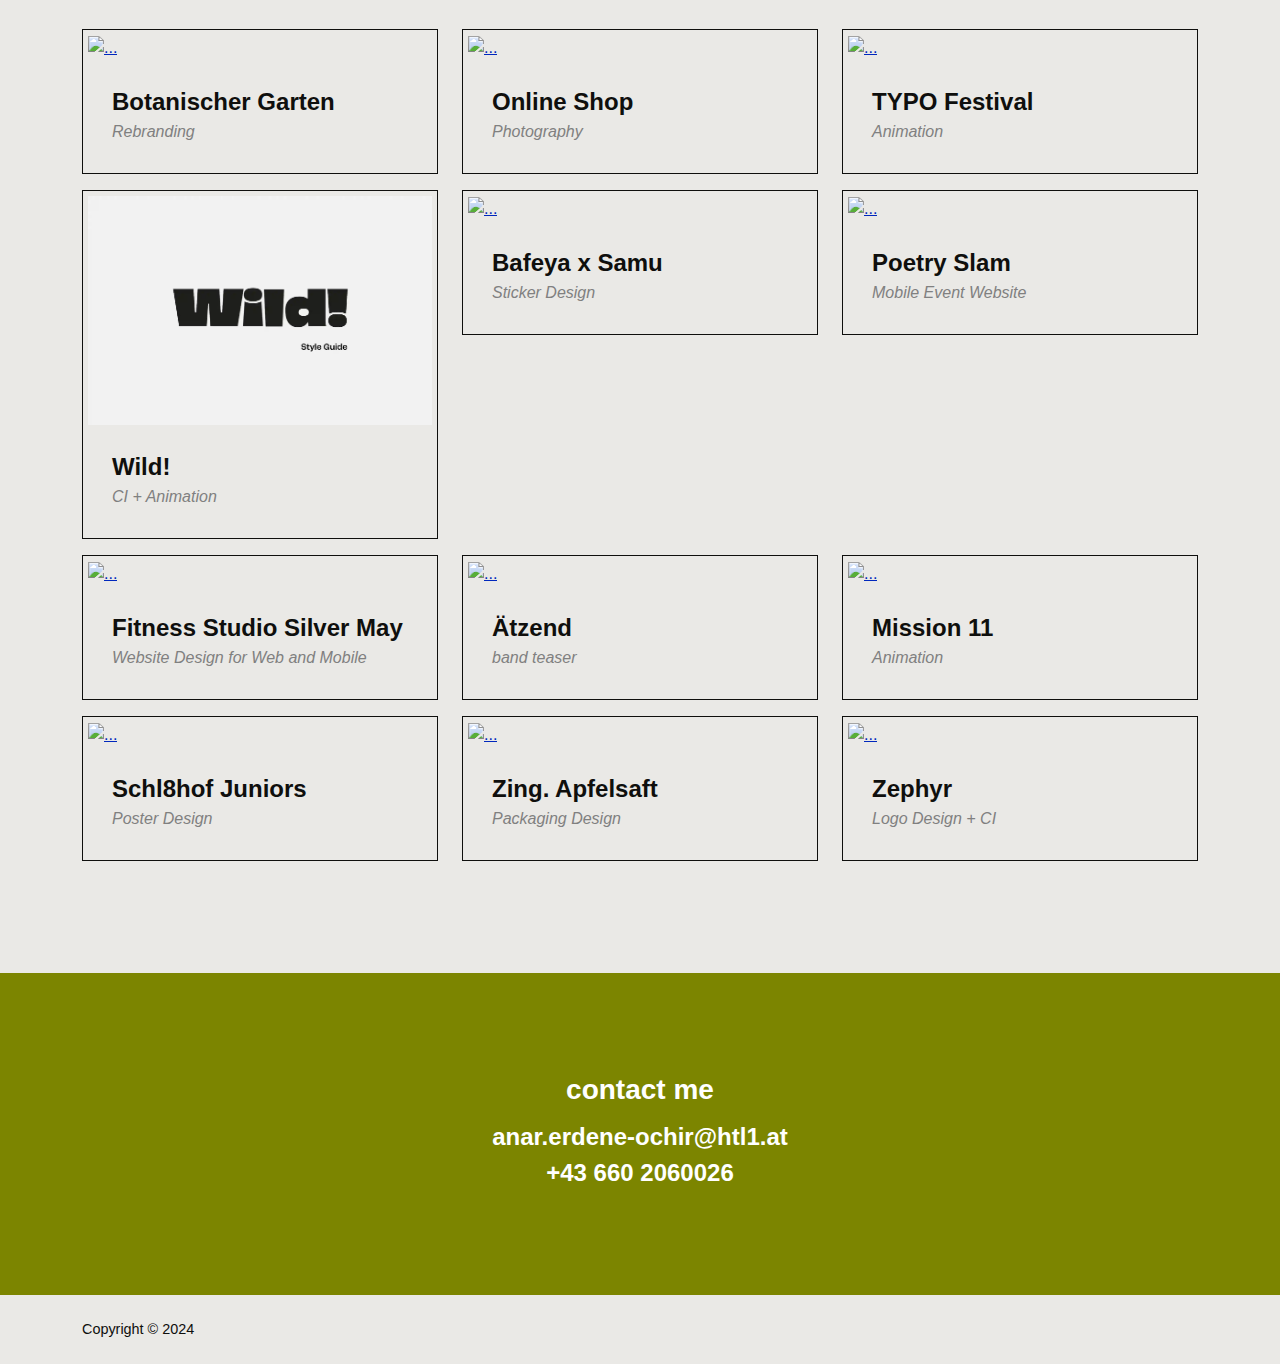
==== commit 12a3cc91: "Add files via upload" ====
--- a/index.html
+++ b/index.html
@@ -172,7 +172,7 @@
                             <div class="portfolio-hover">
                                 <div class="portfolio-hover-content"><i class="fas fa-plus fa-3x"></i></div>
                             </div>
-                            <img class="img-fluid" src="portfolio/item_2/fynn1.webp" alt="..." />
+                            <img class="img-fluid" src="portfolio/fynn1.webp" alt="..." />
                         </a>
                         <div class="portfolio-caption">
                             <div class="portfolio-caption-heading">Online Shop</div>
@@ -262,7 +262,7 @@
                             <div class="portfolio-hover">
                                 <div class="portfolio-hover-content"><i class="fas fa-plus fa-3x"></i></div>
                             </div>
-                            <img class="img-fluid" src="portfolio/item_8/ätzend1.jpg" alt="..." />
+                            <img class="img-fluid" src="portfolio/ätzend1.jpg" alt="..." />
                         </a>
                         <div class="portfolio-caption">
                             <div class="portfolio-caption-heading">Ätzend</div>
@@ -293,7 +293,7 @@
                             <div class="portfolio-hover">
                                 <div class="portfolio-hover-content"><i class="fas fa-plus fa-3x"></i></div>
                             </div>
-                            <img class="img-fluid" src="portfolio/item_7/poster.jpg" alt="..." />
+                            <img class="img-fluid" src="portfolio/poster.jpg" alt="..." />
                         </a>
                         <div class="portfolio-caption">
                             <div class="portfolio-caption-heading">Schl8hof Juniors</div>
@@ -404,12 +404,12 @@
                                 <h2 class="text-uppercase">Online Shop</h2>
                                 <p class="item-intro text-muted">Photography</p>
                                 <p>For a fictional online store I took product photos of shoes. In addition, I shot inscened pictures in the studio</p>
-                                <img class="img-fluid d-block mx-auto" src="portfolio/item_2/fynn1.webp" alt="..." />
-                                <img class="img-fluid d-block mx-auto" src="portfolio/item_2/fynn3.webp" alt="..." />
-                                <img class="img-fluid d-block mx-auto" src="portfolio/item_2/fynn1_1.webp" alt="..." />
-                                <img class="img-fluid d-block mx-auto" src="portfolio/item_2/schuh1.webp" alt="..." />
-                                <img class="img-fluid d-block mx-auto" src="portfolio/item_2/schuh2.webp" alt="..." />
-                                <img class="img-fluid d-block mx-auto" src="portfolio/item_2/schuh3.jpg" alt="..." />
+                                <img class="img-fluid d-block mx-auto" src="portfolio/fynn1.webp" alt="..." />
+                                <img class="img-fluid d-block mx-auto" src="portfolio/fynn3.webp" alt="..." />
+                                <img class="img-fluid d-block mx-auto" src="portfolio/fynn1_1.webp" alt="..." />
+                                <img class="img-fluid d-block mx-auto" src="portfolio/schuh1.webp" alt="..." />
+                                <img class="img-fluid d-block mx-auto" src="portfolio/schuh2.webp" alt="..." />
+                                <img class="img-fluid d-block mx-auto" src="portfolio/schuh3.jpg" alt="..." />
                                 <button class="btn btn-primary btn-xl text-uppercase" data-bs-dismiss="modal"
                                     type="button">
                                     <i class="fas fa-xmark me-1"></i>
@@ -578,7 +578,7 @@
                                 <!-- Project details-->
                                 <h2 class="text-uppercase">Ätzend</h2>
                                 <p class="item-intro text-muted">Band Teaser</p>
-                                <img class="img-fluid d-block mx-auto" src="portfolio/item_8/Sequenz 01.gif"
+                                <img class="img-fluid d-block mx-auto" src="portfolio/Sequenz 01.gif"
                                     alt="..." />
                                 <p>With the band "Ätzend" I created a mixed media animation that serves as a band teaser</p>
                                 <button class="btn btn-primary btn-xl text-uppercase" data-bs-dismiss="modal"
@@ -634,10 +634,10 @@
                                 <h2 class="text-uppercase">Schl8hof Juniors</h2>
                                 <p class="item-intro text-muted">Poster Design</p>
                                 <p>Here you can see some posters I designed for the Schl8hof Juniors Wels</p>
-                                <img class="img-fluid d-block mx-auto" src="portfolio/item_7/auszeid_23.png" alt="...">
-                                <img class="img-fluid d-block mx-auto" src="portfolio/item_7/auftakt_23.png" alt="...">
-                                <img class="img-fluid d-block mx-auto" src="portfolio/item_7/hoibzeid_24.png" alt="...">
-                                <img class="img-fluid d-block mx-auto" src="portfolio/item_7/auszeid_24.png" alt="...">
+                                <img class="img-fluid d-block mx-auto" src="portfolio/auszeid_23.png" alt="...">
+                                <img class="img-fluid d-block mx-auto" src="portfolio/auftakt_23.png" alt="...">
+                                <img class="img-fluid d-block mx-auto" src="portfolio/hoibzeid_24.png" alt="...">
+                                <img class="img-fluid d-block mx-auto" src="portfolio/auszeid_24.png" alt="...">
                                 <button class="btn btn-primary btn-xl text-uppercase" data-bs-dismiss="modal"
                                     type="button">
                                     <i class="fas fa-xmark me-1"></i>
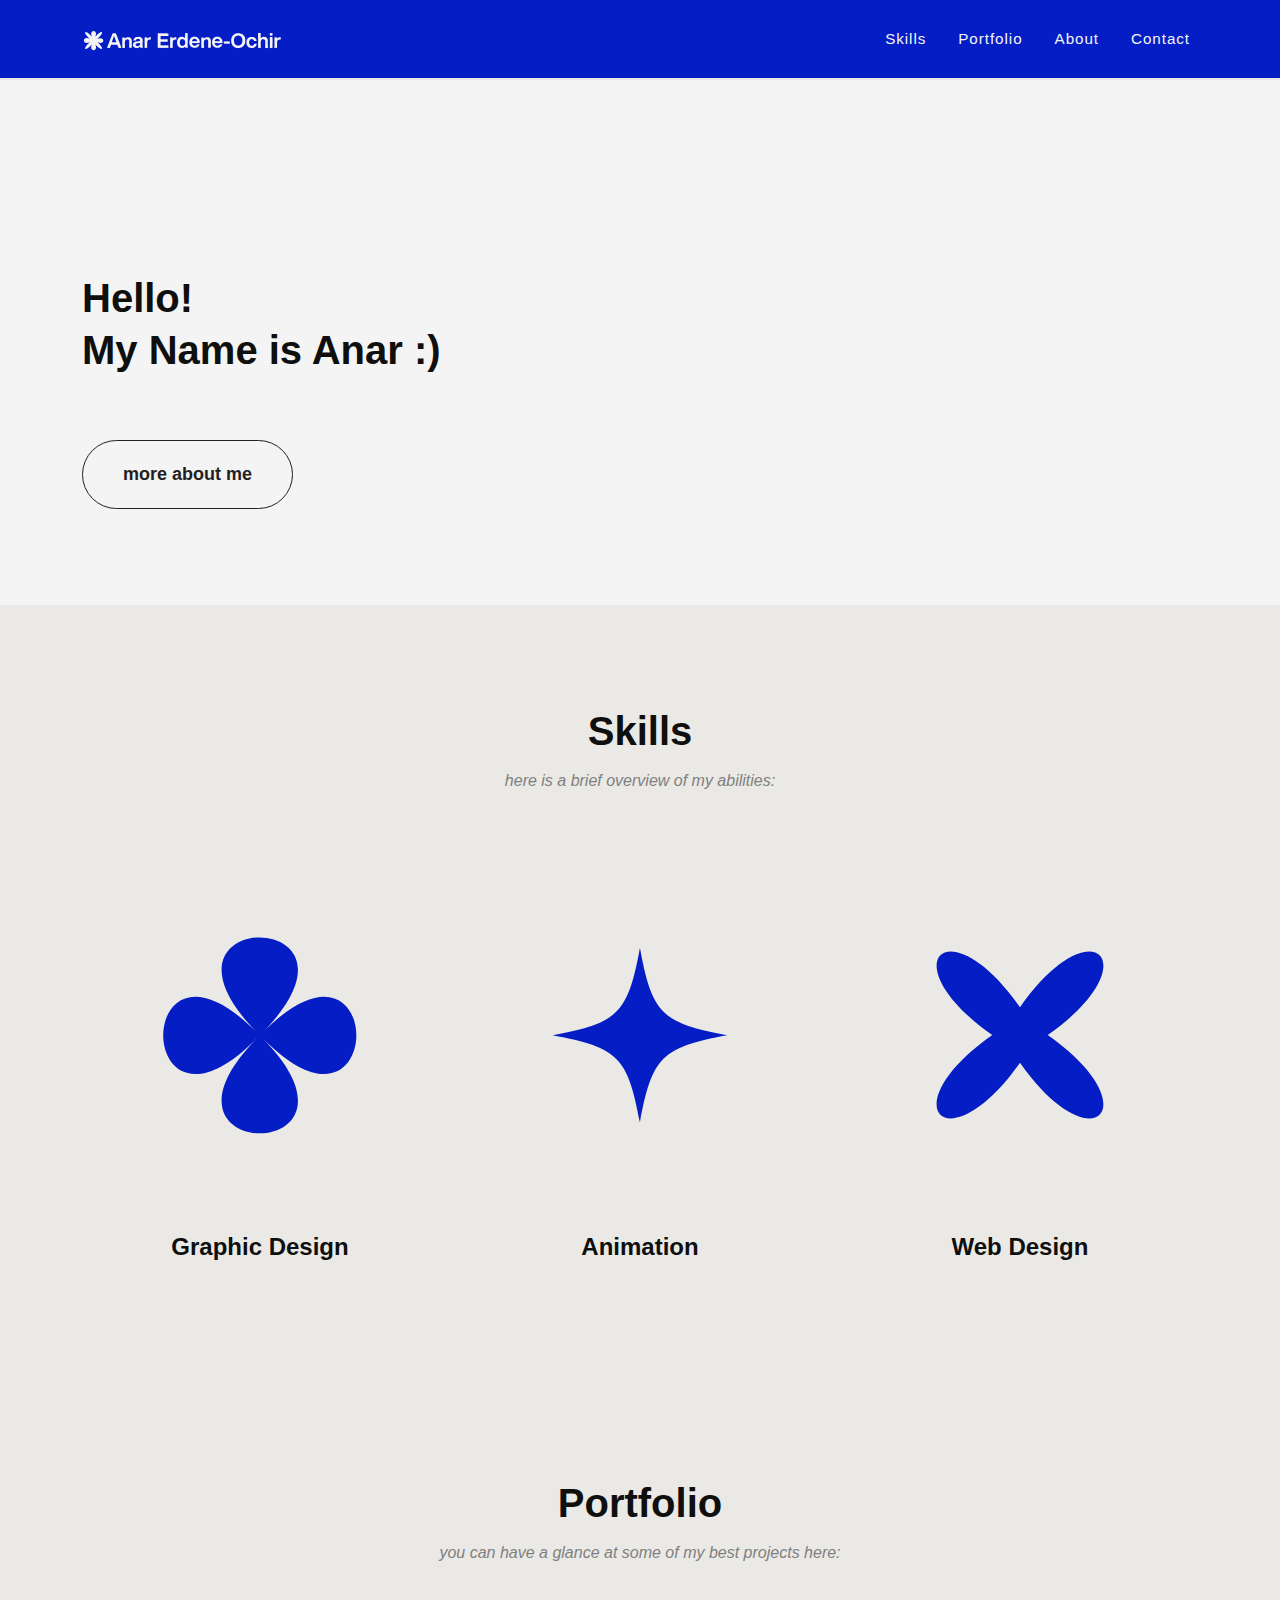
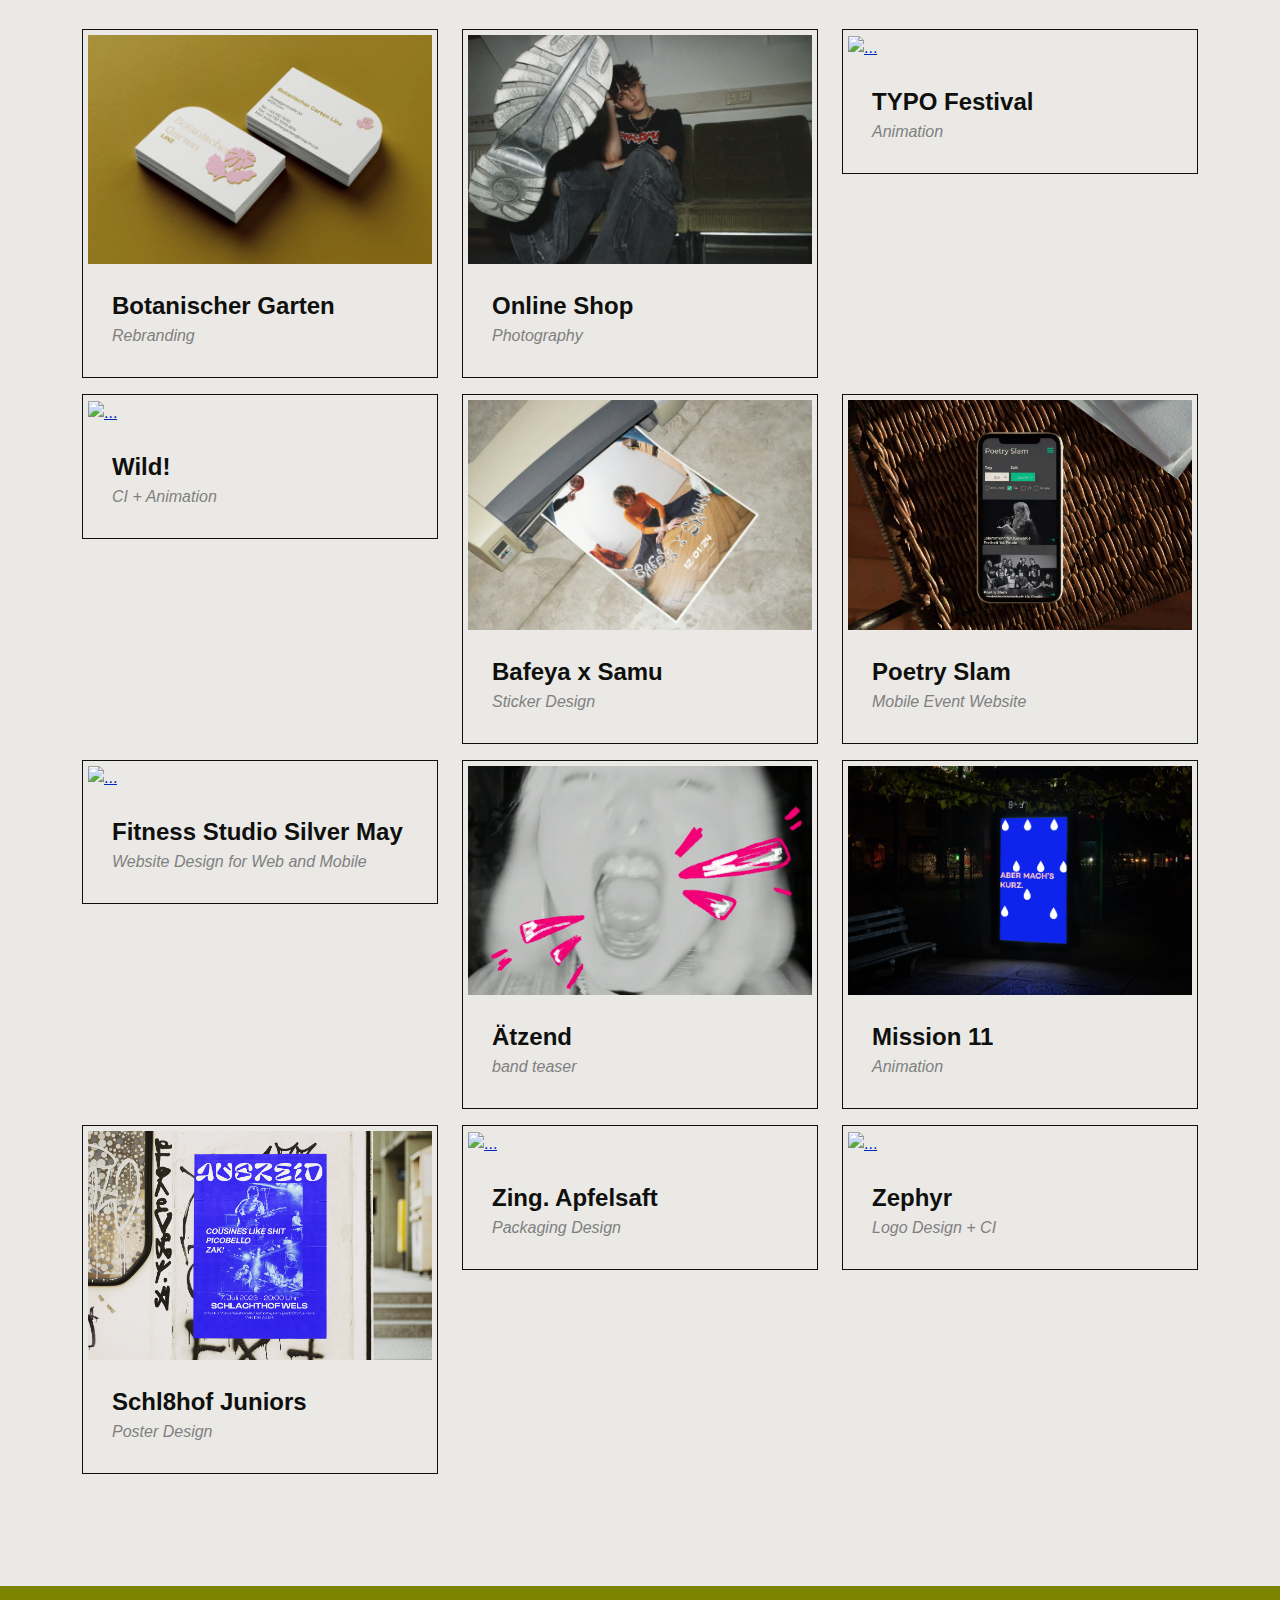
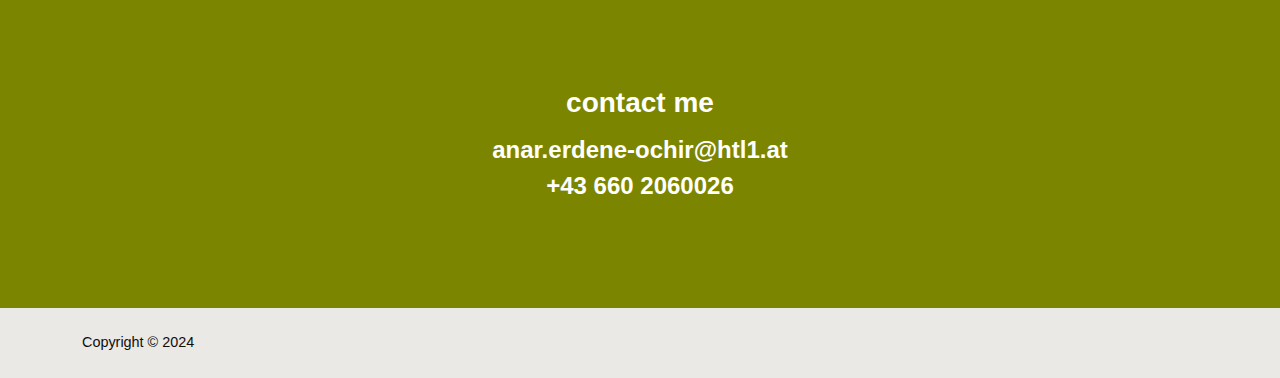
==== commit 1424f68f: "Add files via upload" ====
--- a/index.html
+++ b/index.html
@@ -157,7 +157,7 @@
                             <div class="portfolio-hover">
                                 <div class="portfolio-hover-content"><i class="fas fa-plus fa-3x"></i></div>
                             </div>
-                            <img class="img-fluid" src="portfolio/boatnischergarten_visitenkarte.webp" alt="..." />
+                            <img class="img-fluid" src="boatnischergarten_visitenkarte.webp" alt="..." />
                         </a>
                         <div class="portfolio-caption">
                             <div class="portfolio-caption-heading">Botanischer Garten</div>
@@ -172,7 +172,7 @@
                             <div class="portfolio-hover">
                                 <div class="portfolio-hover-content"><i class="fas fa-plus fa-3x"></i></div>
                             </div>
-                            <img class="img-fluid" src="portfolio/fynn1.webp" alt="..." />
+                            <img class="img-fluid" src="fynn1.webp" alt="..." />
                         </a>
                         <div class="portfolio-caption">
                             <div class="portfolio-caption-heading">Online Shop</div>
@@ -187,7 +187,7 @@
                             <div class="portfolio-hover">
                                 <div class="portfolio-hover-content"><i class="fas fa-plus fa-3x"></i></div>
                             </div>
-                            <img class="img-fluid" src="portfolio/typo.webp" alt="..." />
+                            <img class="img-fluid" src="typo.webp" alt="..." />
                         </a>
                         <div class="portfolio-caption">
                             <div class="portfolio-caption-heading">TYPO Festival</div>
@@ -202,7 +202,7 @@
                             <div class="portfolio-hover">
                                 <div class="portfolio-hover-content"><i class="fas fa-plus fa-3x"></i></div>
                             </div>
-                            <img class="img-fluid" src="portfolio/wild.webp" alt="..." />
+                            <img class="img-fluid" src="wild.webp" alt="..." />
                         </a>
                         <div class="portfolio-caption">
                             <div class="portfolio-caption-heading">Wild!</div>
@@ -217,7 +217,7 @@
                             <div class="portfolio-hover">
                                 <div class="portfolio-hover-content"><i class="fas fa-plus fa-3x"></i></div>
                             </div>
-                            <img class="img-fluid" src="portfolio/samuxbafeya.webp" alt="..." />
+                            <img class="img-fluid" src="samuxbafeya.webp" alt="..." />
                         </a>
                         <div class="portfolio-caption">
                             <div class="portfolio-caption-heading">Bafeya x Samu</div>
@@ -232,7 +232,7 @@
                             <div class="portfolio-hover">
                                 <div class="portfolio-hover-content"><i class="fas fa-plus fa-3x"></i></div>
                             </div>
-                            <img class="img-fluid" src="portfolio/poetryslam2.webp" alt="..." />
+                            <img class="img-fluid" src="poetryslam2.webp" alt="..." />
                         </a>
                         <div class="portfolio-caption">
                             <div class="portfolio-caption-heading">Poetry Slam</div>
@@ -247,7 +247,7 @@
                             <div class="portfolio-hover">
                                 <div class="portfolio-hover-content"><i class="fas fa-plus fa-3x"></i></div>
                             </div>
-                            <img class="img-fluid" src="portfolio/portfolio_raus/mobile.webp" alt="..." />
+                            <img class="img-fluid" src="portfolio_raus/mobile.webp" alt="..." />
                         </a>
                         <div class="portfolio-caption">
                             <div class="portfolio-caption-heading">Fitness Studio Silver May</div>
@@ -262,7 +262,7 @@
                             <div class="portfolio-hover">
                                 <div class="portfolio-hover-content"><i class="fas fa-plus fa-3x"></i></div>
                             </div>
-                            <img class="img-fluid" src="portfolio/ätzend1.jpg" alt="..." />
+                            <img class="img-fluid" src="ätzend1.jpg" alt="..." />
                         </a>
                         <div class="portfolio-caption">
                             <div class="portfolio-caption-heading">Ätzend</div>
@@ -278,7 +278,7 @@
                             <div class="portfolio-hover">
                                 <div class="portfolio-hover-content"><i class="fas fa-plus fa-3x"></i></div>
                             </div>
-                            <img class="img-fluid" src="portfolio/mission11.webp" alt="..." />
+                            <img class="img-fluid" src="mission11.webp" alt="..." />
                         </a>
                         <div class="portfolio-caption">
                             <div class="portfolio-caption-heading">Mission 11</div>
@@ -293,7 +293,7 @@
                             <div class="portfolio-hover">
                                 <div class="portfolio-hover-content"><i class="fas fa-plus fa-3x"></i></div>
                             </div>
-                            <img class="img-fluid" src="portfolio/poster.jpg" alt="..." />
+                            <img class="img-fluid" src="poster.jpg" alt="..." />
                         </a>
                         <div class="portfolio-caption">
                             <div class="portfolio-caption-heading">Schl8hof Juniors</div>
@@ -308,7 +308,7 @@
                             <div class="portfolio-hover">
                                 <div class="portfolio-hover-content"><i class="fas fa-plus fa-3x"></i></div>
                             </div>
-                            <img class="img-fluid" src="portfolio/portfolio_raus/zing.webp" alt="..." />
+                            <img class="img-fluid" src="portfolio_raus/zing.webp" alt="..." />
                         </a>
                         <div class="portfolio-caption">
                             <div class="portfolio-caption-heading">Zing. Apfelsaft</div>
@@ -323,7 +323,7 @@
                             <div class="portfolio-hover">
                                 <div class="portfolio-hover-content"><i class="fas fa-plus fa-3x"></i></div>
                             </div>
-                            <img class="img-fluid" src="portfolio/portfolio_raus/zephyr.webp" alt="..." />
+                            <img class="img-fluid" src="portfolio_raus/zephyr.webp" alt="..." />
                         </a>
                         <div class="portfolio-caption">
                             <div class="portfolio-caption-heading">Zephyr</div>
@@ -370,10 +370,10 @@
                                 <!-- Project details-->
                                 <h2 class="text-uppercase">Botanischer Garten</h2>
                                 <p class="item-intro text-muted">Rebranding</p>
-                                <img class="img-fluid d-block mx-auto" src="portfolio/botanischer_garten.webp"
+                                <img class="img-fluid d-block mx-auto" src="botanischer_garten.webp"
                                     alt="..." />
                                 <img class="img-fluid d-block mx-auto"
-                                    src="portfolio/boatnischergarten_visitenkarte.webp" alt="..." />
+                                    src="boatnischergarten_visitenkarte.webp" alt="..." />
                                 <p>Based on a fictional project, I created a rebranding for the Botanical Garden in
                                     Linz.<br>My goal was a simple but up-to-date design. Inspired by nature's vibrancy,
                                     my design captures the garden's essence through a harmonious blend of organic shapes
@@ -404,12 +404,12 @@
                                 <h2 class="text-uppercase">Online Shop</h2>
                                 <p class="item-intro text-muted">Photography</p>
                                 <p>For a fictional online store I took product photos of shoes. In addition, I shot inscened pictures in the studio</p>
-                                <img class="img-fluid d-block mx-auto" src="portfolio/fynn1.webp" alt="..." />
-                                <img class="img-fluid d-block mx-auto" src="portfolio/fynn3.webp" alt="..." />
-                                <img class="img-fluid d-block mx-auto" src="portfolio/fynn1_1.webp" alt="..." />
-                                <img class="img-fluid d-block mx-auto" src="portfolio/schuh1.webp" alt="..." />
-                                <img class="img-fluid d-block mx-auto" src="portfolio/schuh2.webp" alt="..." />
-                                <img class="img-fluid d-block mx-auto" src="portfolio/schuh3.jpg" alt="..." />
+                                <img class="img-fluid d-block mx-auto" src="fynn1.webp" alt="..." />
+                                <img class="img-fluid d-block mx-auto" src="fynn3.webp" alt="..." />
+                                <img class="img-fluid d-block mx-auto" src="fynn1_1.webp" alt="..." />
+                                <img class="img-fluid d-block mx-auto" src="schuh1.webp" alt="..." />
+                                <img class="img-fluid d-block mx-auto" src="schuh2.webp" alt="..." />
+                                <img class="img-fluid d-block mx-auto" src="schuh3.jpg" alt="..." />
                                 <button class="btn btn-primary btn-xl text-uppercase" data-bs-dismiss="modal"
                                     type="button">
                                     <i class="fas fa-xmark me-1"></i>
@@ -434,7 +434,7 @@
                                 <!-- Project details-->
                                 <h2 class="text-uppercase">TYPO Festival</h2>
                                 <p class="item-intro text-muted">Festival Teaser Animation</p>
-                                <img class="img-fluid d-block mx-auto" src="portfolio/typo-min.gif" alt="..." />
+                                <img class="img-fluid d-block mx-auto" src="typo-min.gif" alt="..." />
                                 <p>I had the pleasure of crafting a mesmerizing teaser animation for a Typo Festival, a
                                     visual journey that breathes life into the dance of fonts and the rhythm of
                                     language. Every frame tells a tale of creativity, where letters become an expressive
@@ -463,8 +463,8 @@
                                 <!-- Project details-->
                                 <h2 class="text-uppercase">Wild!</h2>
                                 <p class="item-intro text-muted">Corporate Identity + Animation</p>
-                                <img class="img-fluid d-block mx-auto" src="portfolio/Wild!-min.gif" alt="..." />
-                                <img class="img-fluid d-block mx-auto" src="portfolio/WILD!.webp" alt="..." />
+                                <img class="img-fluid d-block mx-auto" src="Wild!-min.gif" alt="..." />
+                                <img class="img-fluid d-block mx-auto" src="WILD!.webp" alt="..." />
                                 <p>Wild! is a german online content network and is aimed towards people between the ages
                                     of 14 and 29 who otherwise hardly or not at all use the television productions of
                                     the public broadcasters. I developed the name and logo for this fictitious online
@@ -494,8 +494,8 @@
                                 <!-- Project details-->
                                 <h2 class="text-uppercase">Bafeya x Samu</h2>
                                 <p class="item-intro text-muted">Sticker Design</p>
-                                <img class="img-fluid d-block mx-auto" src="portfolio/samuxbafeya1.png" alt="..." />
-                                <img class="img-fluid d-block mx-auto" src="portfolio/samuxbafeya3.png" alt="..." />
+                                <img class="img-fluid d-block mx-auto" src="samuxbafeya1.png" alt="..." />
+                                <img class="img-fluid d-block mx-auto" src="samuxbafeya3.png" alt="..." />
                                 <p>For the indie rap duo Bafeya x Samu I designed 2 stickers with a unique typo which I also created from scratch.</p>
                                 <button class="btn btn-primary btn-xl text-uppercase" data-bs-dismiss="modal"
                                     type="button">
@@ -521,8 +521,8 @@
                                 <!-- Project details-->
                                 <h2 class="text-uppercase">Poetry Slam</h2>
                                 <p class="item-intro text-muted">Mobile Event Website</p>
-                                <img class="img-fluid d-block mx-auto" src="portfolio/poetry_slam.webp" alt="..." />
-                                <img class="img-fluid d-block mx-auto" src="portfolio/poetryslam2.webp" alt="..." />
+                                <img class="img-fluid d-block mx-auto" src="poetry_slam.webp" alt="..." />
+                                <img class="img-fluid d-block mx-auto" src="poetryslam2.webp" alt="..." />
                                 <p>I had set myself the task of designing a mobile site for a several-day poetry slam
                                     event. The site is characterized by its functionality and overview of the different
                                     events.</p>
@@ -550,9 +550,9 @@
                                 <!-- Project details-->
                                 <h2 class="text-uppercase">Fitness Studio Silver May</h2>
                                 <p class="item-intro text-muted">Website Design for Web and Mobile</p>
-                                <img class="img-fluid d-block mx-auto" src="portfolio/portfolio_raus/fitness_1.webp" alt="...">
-                                <img class="img-fluid d-block mx-auto" src="portfolio/portfolio_raus/fitness.webp" alt="...">
-                                <img class="img-fluid d-block mx-auto" src="portfolio/portfolio_raus/mobile.webp" alt="...">
+                                <img class="img-fluid d-block mx-auto" src="portfolio_raus/fitness_1.webp" alt="...">
+                                <img class="img-fluid d-block mx-auto" src="portfolio_raus/fitness.webp" alt="...">
+                                <img class="img-fluid d-block mx-auto" src="portfolio_raus/mobile.webp" alt="...">
                                 <p>Responsible website for a fitness studio with a mobile version.</p>
                                 <button class="btn btn-primary btn-xl text-uppercase" data-bs-dismiss="modal"
                                     type="button">
@@ -578,7 +578,7 @@
                                 <!-- Project details-->
                                 <h2 class="text-uppercase">Ätzend</h2>
                                 <p class="item-intro text-muted">Band Teaser</p>
-                                <img class="img-fluid d-block mx-auto" src="portfolio/Sequenz 01.gif"
+                                <img class="img-fluid d-block mx-auto" src="Sequenz 01.gif"
                                     alt="..." />
                                 <p>With the band "Ätzend" I created a mixed media animation that serves as a band teaser</p>
                                 <button class="btn btn-primary btn-xl text-uppercase" data-bs-dismiss="modal"
@@ -605,7 +605,7 @@
                                 <!-- Project details-->
                                 <h2 class="text-uppercase">Mission 11</h2>
                                 <p class="item-intro text-muted">Animation</p>
-                                <img class="img-fluid d-block mx-auto" src="portfolio/mission_11-min.gif" alt="..." />
+                                <img class="img-fluid d-block mx-auto" src="mission_11-min.gif" alt="..." />
                                 <p>mission 11 is an initiative that focuses on encouraging people to save energy. For
                                     this campaign I created a short motion graphic animation that serves as a web
                                     banner.</p>
@@ -634,10 +634,10 @@
                                 <h2 class="text-uppercase">Schl8hof Juniors</h2>
                                 <p class="item-intro text-muted">Poster Design</p>
                                 <p>Here you can see some posters I designed for the Schl8hof Juniors Wels</p>
-                                <img class="img-fluid d-block mx-auto" src="portfolio/auszeid_23.png" alt="...">
-                                <img class="img-fluid d-block mx-auto" src="portfolio/auftakt_23.png" alt="...">
-                                <img class="img-fluid d-block mx-auto" src="portfolio/hoibzeid_24.png" alt="...">
-                                <img class="img-fluid d-block mx-auto" src="portfolio/auszeid_24.png" alt="...">
+                                <img class="img-fluid d-block mx-auto" src="auszeid_23.png" alt="...">
+                                <img class="img-fluid d-block mx-auto" src="auftakt_23.png" alt="...">
+                                <img class="img-fluid d-block mx-auto" src="hoibzeid_24.png" alt="...">
+                                <img class="img-fluid d-block mx-auto" src="auszeid_24.png" alt="...">
                                 <button class="btn btn-primary btn-xl text-uppercase" data-bs-dismiss="modal"
                                     type="button">
                                     <i class="fas fa-xmark me-1"></i>
@@ -662,9 +662,9 @@
                                 <!-- Project details-->
                                 <h2 class="text-uppercase">Zing Apfelsaft</h2>
                                 <p class="item-intro text-muted">Packaging Design</p>
-                                <img class="img-fluid d-block mx-auto" src="portfolio/portfolio_raus/zing_etikett_rot.webp" alt="...">
-                                <img class="img-fluid d-block mx-auto" src="portfolio/portfolio_raus/zing_etikett_grün.webp" alt="...">
-                                <img class="img-fluid d-block mx-auto" src="portfolio/portfolio_raus/zing.webp" alt="...">
+                                <img class="img-fluid d-block mx-auto" src="portfolio_raus/zing_etikett_rot.webp" alt="...">
+                                <img class="img-fluid d-block mx-auto" src="portfolio_raus/zing_etikett_grün.webp" alt="...">
+                                <img class="img-fluid d-block mx-auto" src="portfolio_raus/zing.webp" alt="...">
                                 <p>Zing. is a brand named after the good and organic taste of its apple juice. The concept for this fictitious brand was developed by myself as well as the packaging design and the illustration on the packaging.</p>
                                 <button class="btn btn-primary btn-xl text-uppercase" data-bs-dismiss="modal"
                                     type="button">
@@ -690,7 +690,7 @@
                                 <!-- Project details-->
                                 <h2 class="text-uppercase">Zephyr</h2>
                                 <p class="item-intro text-muted">Corporate Identity</p>
-                                <img class="img-fluid d-block mx-auto" src="portfolio/portfolio_raus/zephyr_portfolio.webp" alt="...">
+                                <img class="img-fluid d-block mx-auto" src="portfolio_raus/zephyr_portfolio.webp" alt="...">
                                 <p>Here you can see some posters I designed for the Schl8hof Juniors Wels</p>
                                 <button class="btn btn-primary btn-xl text-uppercase" data-bs-dismiss="modal"
                                     type="button">
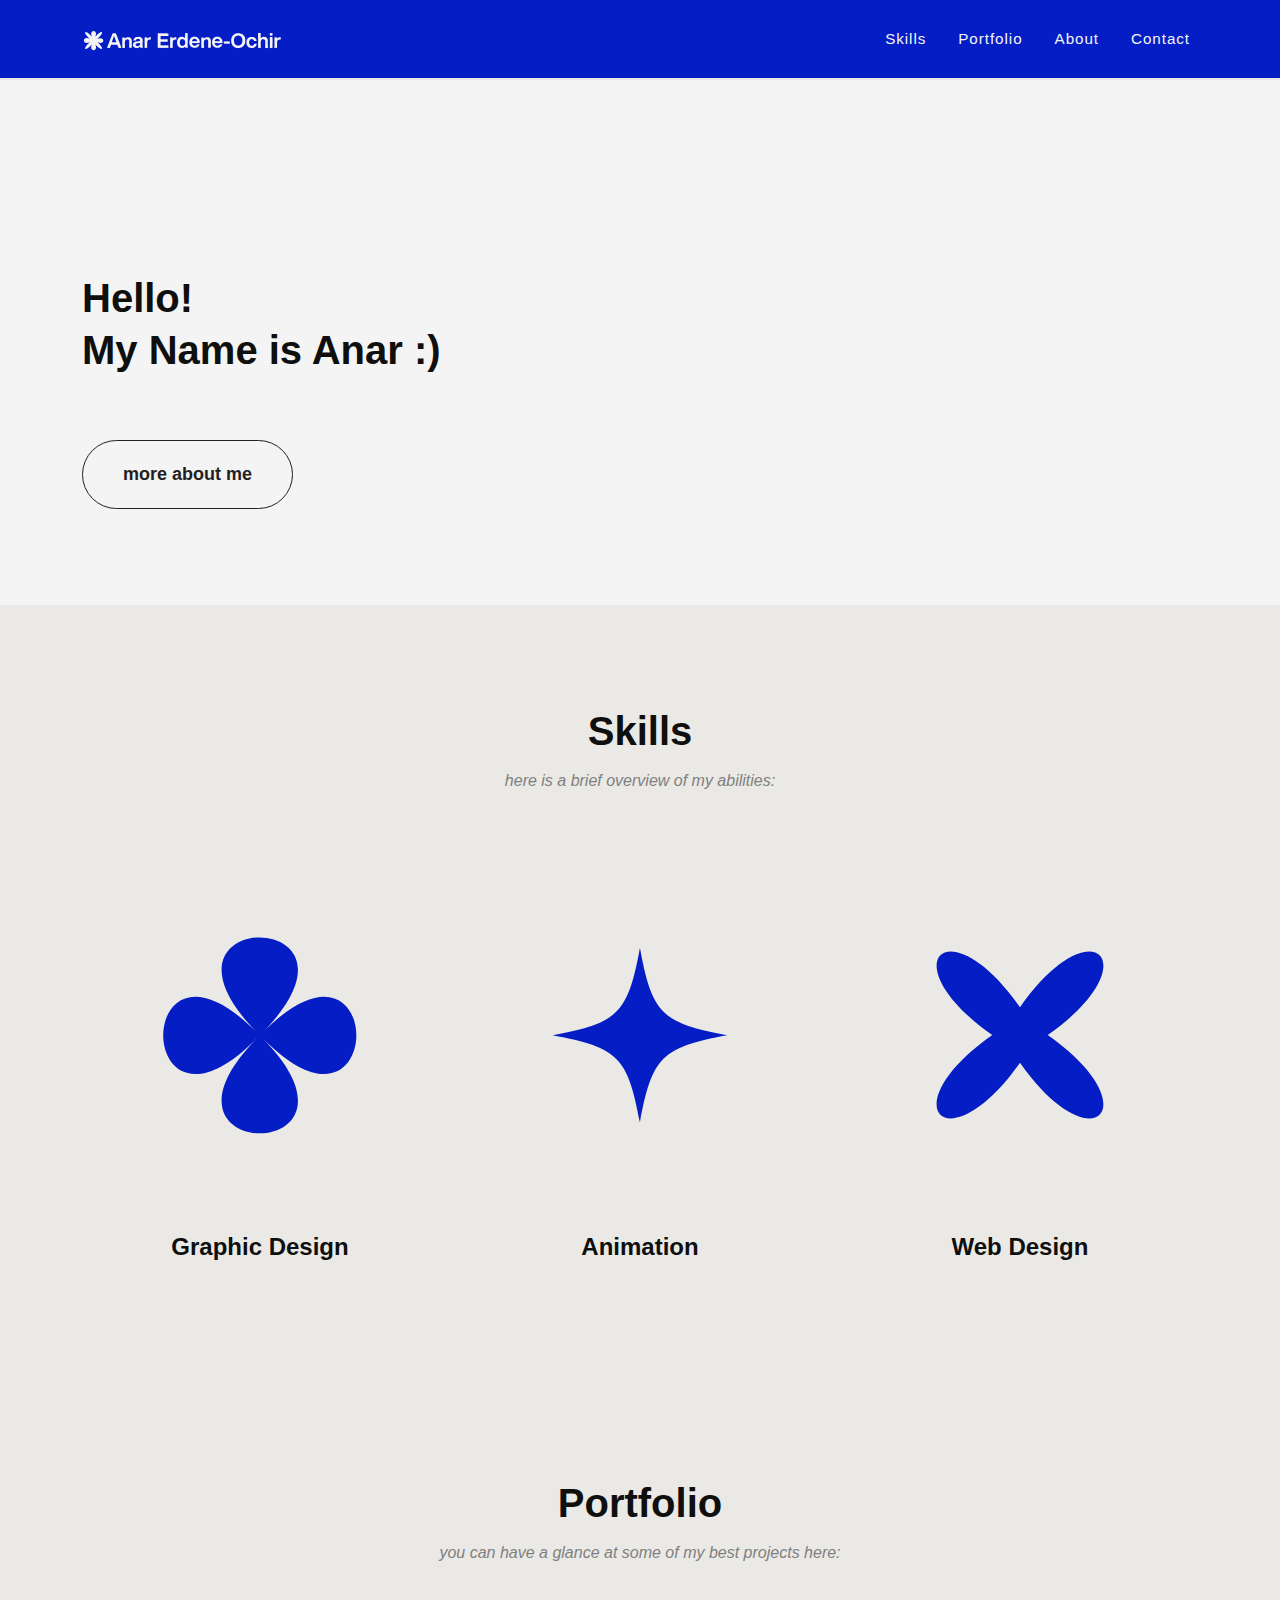
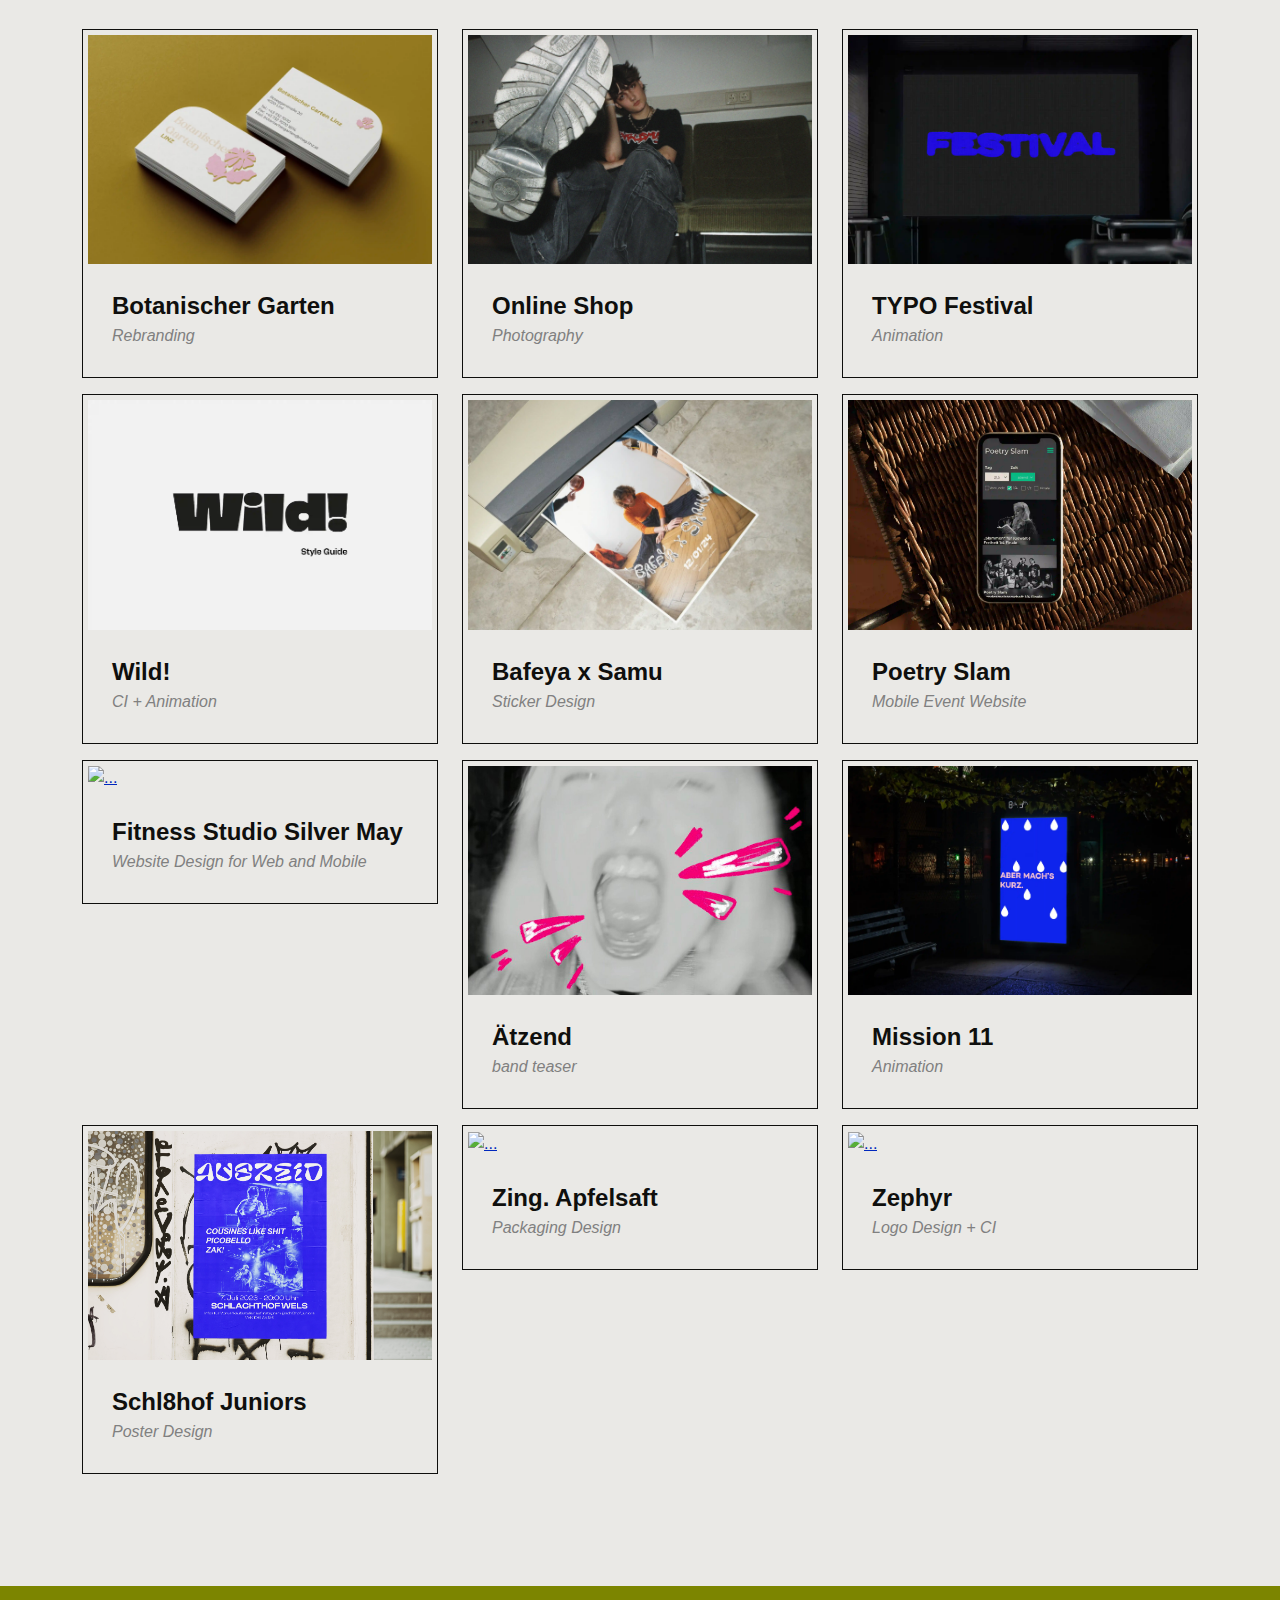
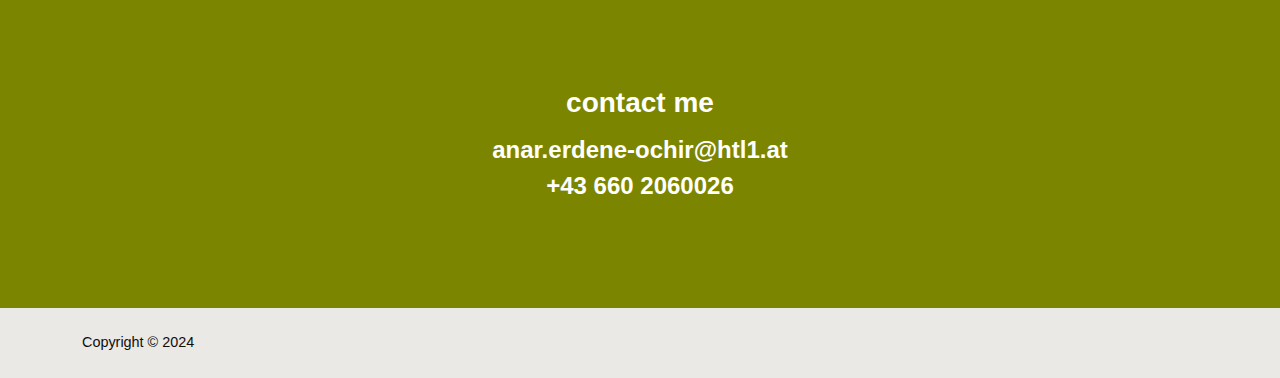
==== commit 87193334: "Add files via upload" ====
--- a/index.html
+++ b/index.html
@@ -247,7 +247,7 @@
                             <div class="portfolio-hover">
                                 <div class="portfolio-hover-content"><i class="fas fa-plus fa-3x"></i></div>
                             </div>
-                            <img class="img-fluid" src="portfolio_raus/mobile.webp" alt="..." />
+                            <img class="img-fluid" src="mobile.webp" alt="..." />
                         </a>
                         <div class="portfolio-caption">
                             <div class="portfolio-caption-heading">Fitness Studio Silver May</div>
@@ -308,7 +308,7 @@
                             <div class="portfolio-hover">
                                 <div class="portfolio-hover-content"><i class="fas fa-plus fa-3x"></i></div>
                             </div>
-                            <img class="img-fluid" src="portfolio_raus/zing.webp" alt="..." />
+                            <img class="img-fluid" src="zing.webp" alt="..." />
                         </a>
                         <div class="portfolio-caption">
                             <div class="portfolio-caption-heading">Zing. Apfelsaft</div>
@@ -323,7 +323,7 @@
                             <div class="portfolio-hover">
                                 <div class="portfolio-hover-content"><i class="fas fa-plus fa-3x"></i></div>
                             </div>
-                            <img class="img-fluid" src="portfolio_raus/zephyr.webp" alt="..." />
+                            <img class="img-fluid" src="zephyr.webp" alt="..." />
                         </a>
                         <div class="portfolio-caption">
                             <div class="portfolio-caption-heading">Zephyr</div>
@@ -550,9 +550,9 @@
                                 <!-- Project details-->
                                 <h2 class="text-uppercase">Fitness Studio Silver May</h2>
                                 <p class="item-intro text-muted">Website Design for Web and Mobile</p>
-                                <img class="img-fluid d-block mx-auto" src="portfolio_raus/fitness_1.webp" alt="...">
-                                <img class="img-fluid d-block mx-auto" src="portfolio_raus/fitness.webp" alt="...">
-                                <img class="img-fluid d-block mx-auto" src="portfolio_raus/mobile.webp" alt="...">
+                                <img class="img-fluid d-block mx-auto" src="fitness_1.webp" alt="...">
+                                <img class="img-fluid d-block mx-auto" src="fitness.webp" alt="...">
+                                <img class="img-fluid d-block mx-auto" src="mobile.webp" alt="...">
                                 <p>Responsible website for a fitness studio with a mobile version.</p>
                                 <button class="btn btn-primary btn-xl text-uppercase" data-bs-dismiss="modal"
                                     type="button">
@@ -662,9 +662,9 @@
                                 <!-- Project details-->
                                 <h2 class="text-uppercase">Zing Apfelsaft</h2>
                                 <p class="item-intro text-muted">Packaging Design</p>
-                                <img class="img-fluid d-block mx-auto" src="portfolio_raus/zing_etikett_rot.webp" alt="...">
-                                <img class="img-fluid d-block mx-auto" src="portfolio_raus/zing_etikett_grün.webp" alt="...">
-                                <img class="img-fluid d-block mx-auto" src="portfolio_raus/zing.webp" alt="...">
+                                <img class="img-fluid d-block mx-auto" src="zing_etikett_rot.webp" alt="...">
+                                <img class="img-fluid d-block mx-auto" src="zing_etikett_grün.webp" alt="...">
+                                <img class="img-fluid d-block mx-auto" src="zing.webp" alt="...">
                                 <p>Zing. is a brand named after the good and organic taste of its apple juice. The concept for this fictitious brand was developed by myself as well as the packaging design and the illustration on the packaging.</p>
                                 <button class="btn btn-primary btn-xl text-uppercase" data-bs-dismiss="modal"
                                     type="button">
@@ -690,7 +690,7 @@
                                 <!-- Project details-->
                                 <h2 class="text-uppercase">Zephyr</h2>
                                 <p class="item-intro text-muted">Corporate Identity</p>
-                                <img class="img-fluid d-block mx-auto" src="portfolio_raus/zephyr_portfolio.webp" alt="...">
+                                <img class="img-fluid d-block mx-auto" src="zephyr_portfolio.webp" alt="...">
                                 <p>Here you can see some posters I designed for the Schl8hof Juniors Wels</p>
                                 <button class="btn btn-primary btn-xl text-uppercase" data-bs-dismiss="modal"
                                     type="button">
